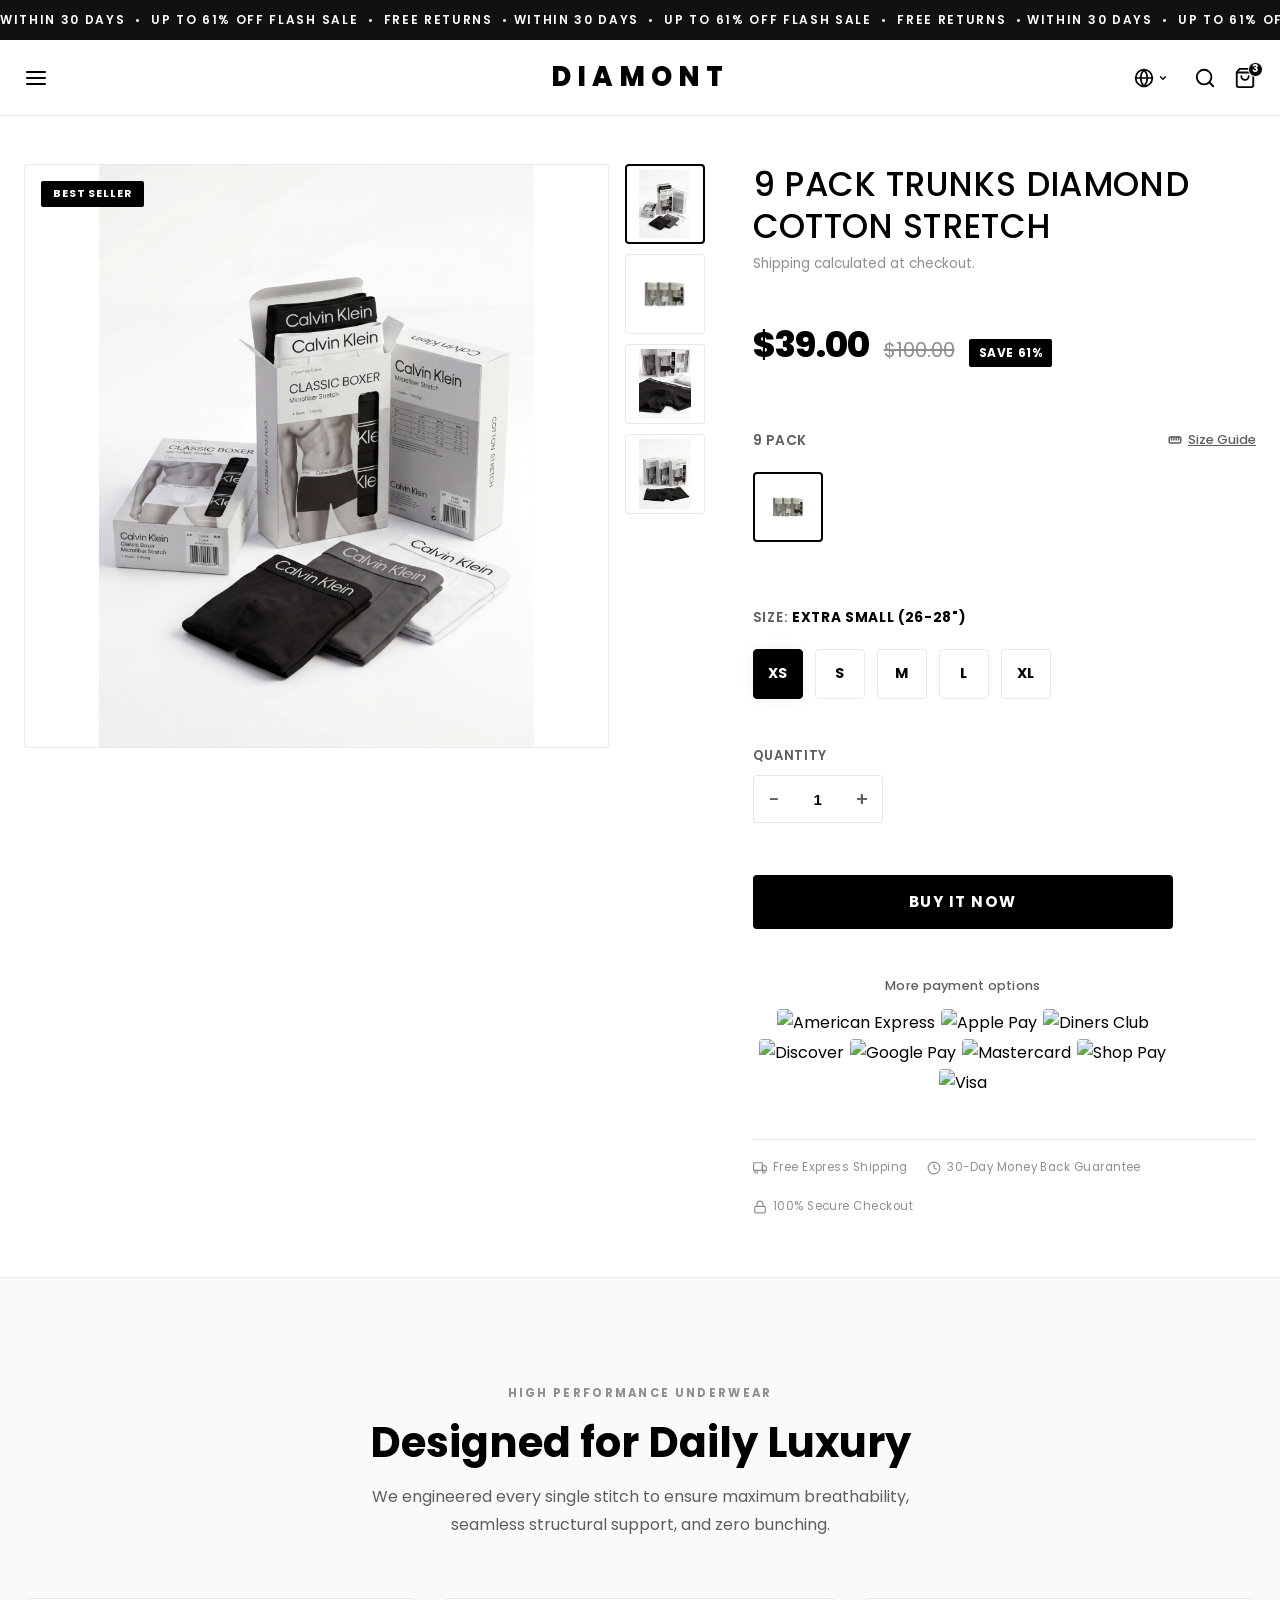
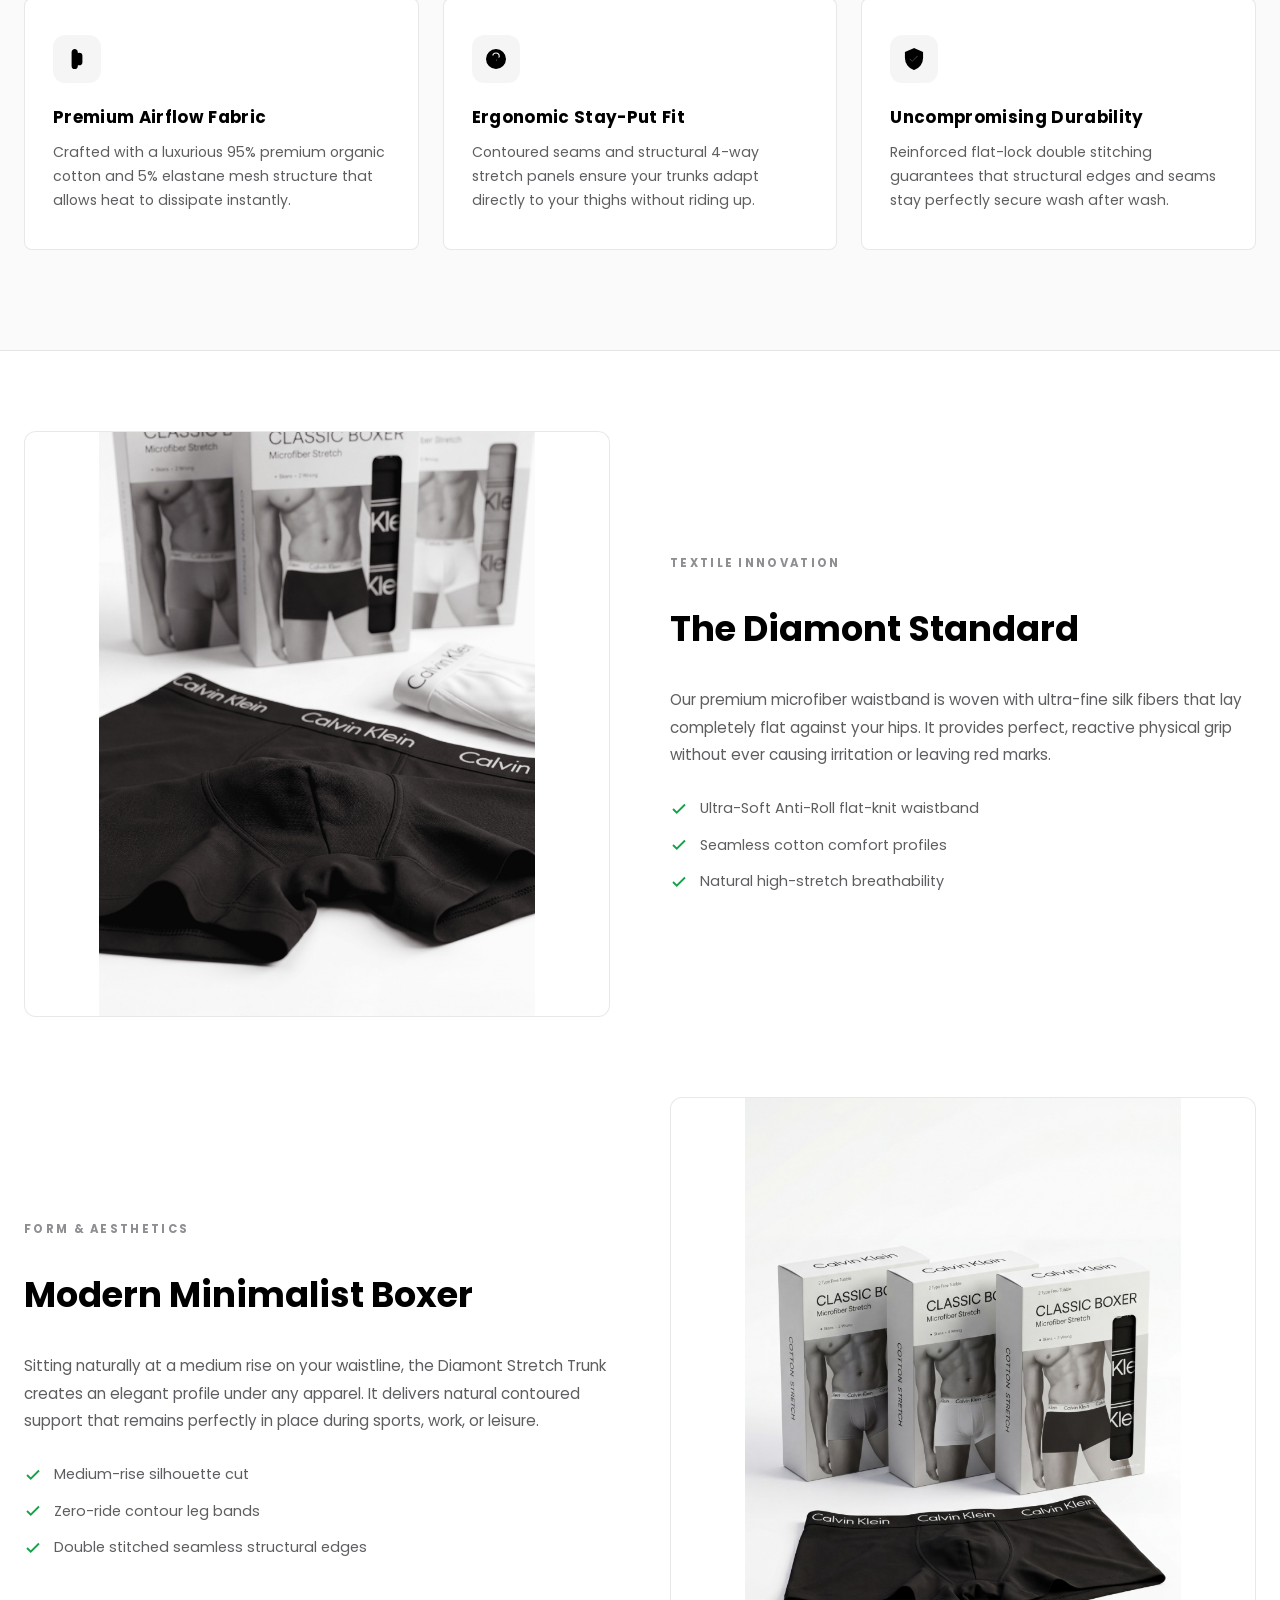
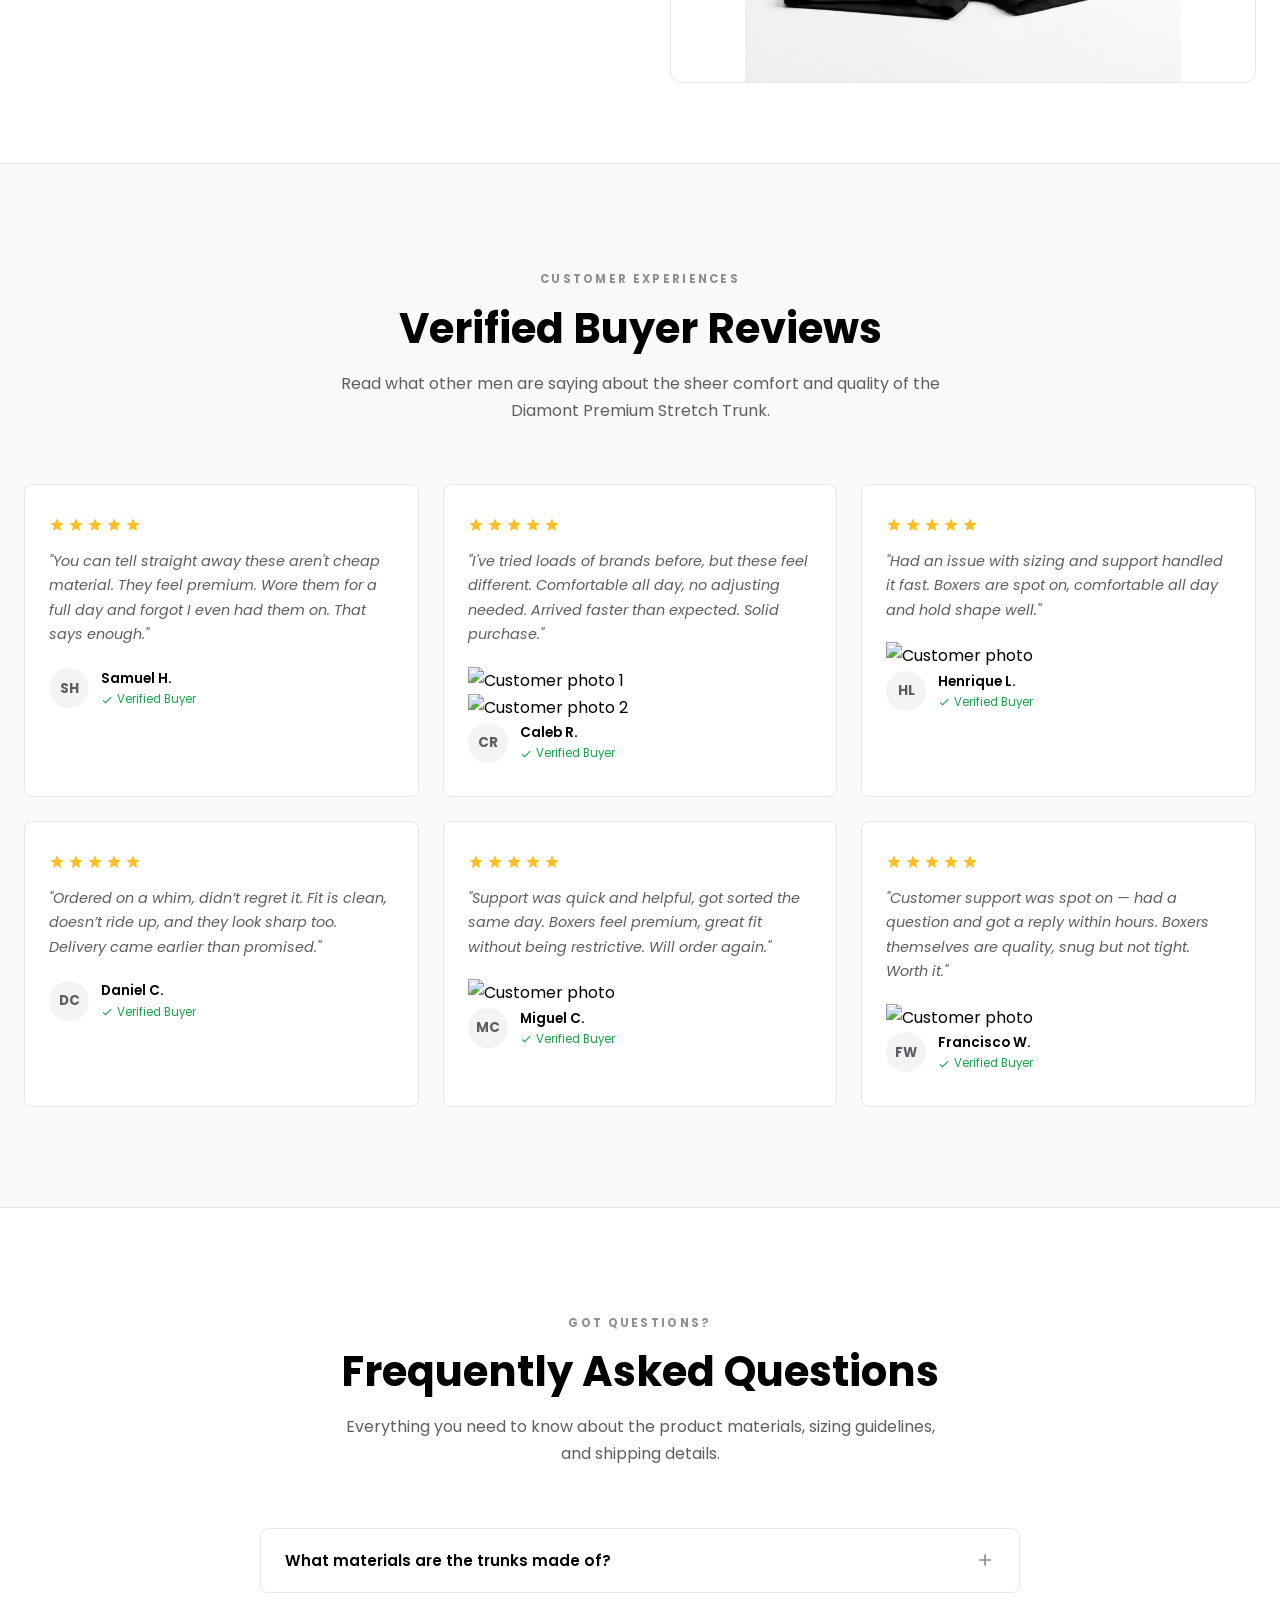
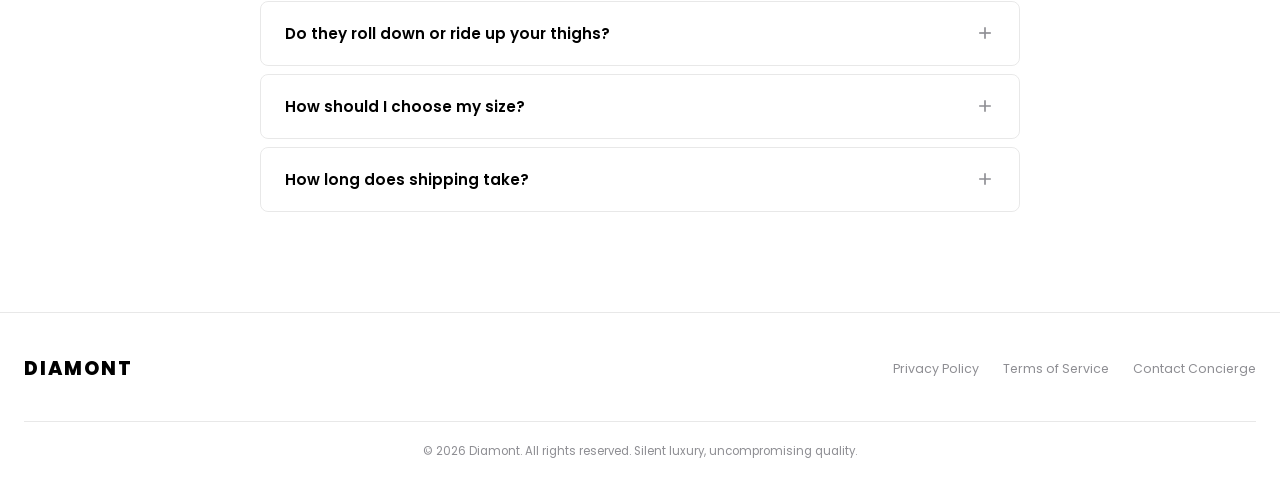
==== index.html @ 53eaa82f "Add files via upload" ====
<!DOCTYPE html>
<html lang="en">
<head>
    <meta charset="UTF-8">
    <meta name="viewport" content="width=device-width, initial-scale=1.0">
    <title>9 PACK STRETCH TRUNKS | DIAMONT</title>
    <meta name="description" content="Stretchy, breathable, and built to move with you. Discover our 9 Pack Premium Stretch Trunks: high-contrast cotton elastane boxers designed for natural support.">
    
    <!-- Open Graph / SEO -->
    <meta property="og:title" content="9 PACK STRETCH TRUNKS | DIAMONT">
    <meta property="og:description" content="Stretchy, breathable, and built to move with you. Experience premium cotton elastane trunks today.">
    <meta property="og:type" content="product">
    <meta property="og:image" content="assets/product-real-3.jpg">
    
    <!-- CSS Stylesheet -->
    <link rel="stylesheet" href="landing.css">

    <!-- Meta Pixel Code -->
    <script>
    !function(f,b,e,v,n,t,s)
    {if(f.fbq)return;n=f.fbq=function(){n.callMethod?
    n.callMethod.apply(n,arguments):n.queue.push(arguments)};
    if(!f._fbq)f._fbq=n;n.push=n;n.loaded=!0;n.version='2.0';
    n.queue=[];t=b.createElement(e);t.async=!0;
    t.src=v;s=b.getElementsByTagName(e)[0];
    s.parentNode.insertBefore(t,s)}(window, document,'script',
    'https://connect.facebook.net/en_US/fbevents.js');
    fbq('init', '1014024587850948');
    fbq('track', 'PageView');
    </script>
    <noscript><img height="1" width="1" style="display:none"
    src="https://www.facebook.com/tr?id=1014024587850948&ev=PageView&noscript=1"
    /></noscript>
    <!-- End Meta Pixel Code -->

    <!-- Utmify Pixel Integration -->
    <script>
      window.pixelId = "6a1e39c0710d91ec4444583a";
      var a = document.createElement("script");
      a.setAttribute("async", "");
      a.setAttribute("defer", "");
      a.setAttribute("src", "https://cdn.utmify.com.br/scripts/pixel/pixel.js");
      document.head.appendChild(a);
    </script>

    <!-- Utmify UTMs Capture Script -->
    <script
      src="https://cdn.utmify.com.br/scripts/utms/latest.js"
      data-utmify-prevent-xcod-sck
      data-utmify-prevent-subids
      async
      defer
    ></script>
</head>
<body>

    <!-- Announcement Bar (Infinite Ticker) -->
    <div class="announcement-bar">
        <div class="ticker-track">
            <span class="ticker-item">WITHIN 30 DAYS &nbsp;&bull;&nbsp; UP TO 61% OFF FLASH SALE &nbsp;&bull;&nbsp; FREE RETURNS &nbsp;&bull;&nbsp;</span>
            <span class="ticker-item">WITHIN 30 DAYS &nbsp;&bull;&nbsp; UP TO 61% OFF FLASH SALE &nbsp;&bull;&nbsp; FREE RETURNS &nbsp;&bull;&nbsp;</span>
            <span class="ticker-item">WITHIN 30 DAYS &nbsp;&bull;&nbsp; UP TO 61% OFF FLASH SALE &nbsp;&bull;&nbsp; FREE RETURNS &nbsp;&bull;&nbsp;</span>
            <span class="ticker-item">WITHIN 30 DAYS &nbsp;&bull;&nbsp; UP TO 61% OFF FLASH SALE &nbsp;&bull;&nbsp; FREE RETURNS &nbsp;&bull;&nbsp;</span>
        </div>
    </div>

    <!-- Navigation Header (Centered Brand Logo) -->
    <nav class="nav">
        <div class="container nav-inner">
            <!-- Left: Hamburger Menu (decorative) -->
            <div class="nav-left">
                <span class="nav-icon" aria-hidden="true">
                    <svg xmlns="http://www.w3.org/2000/svg" width="24" height="24" viewBox="0 0 24 24" fill="none" stroke="currentColor" stroke-width="2" stroke-linecap="round" stroke-linejoin="round">
                        <line x1="3" y1="6" x2="21" y2="6"></line>
                        <line x1="3" y1="12" x2="21" y2="12"></line>
                        <line x1="3" y1="18" x2="21" y2="18"></line>
                    </svg>
                </span>
            </div>

            <!-- Center: Brand Name -->
            <div class="nav-center">
                <span class="nav-brand-text">DIAMONT</span>
            </div>

            <!-- Right: Search + Cart Icons (decorative) -->
            <div class="nav-right">
                <!-- Globe Language Selector -->
                <span class="nav-icon globe-icon" aria-hidden="true" style="display: inline-flex; align-items: center; gap: 4px; margin-right: 8px;">
                    <svg xmlns="http://www.w3.org/2000/svg" width="20" height="20" viewBox="0 0 24 24" fill="none" stroke="currentColor" stroke-width="2" stroke-linecap="round" stroke-linejoin="round">
                        <circle cx="12" cy="12" r="10"></circle>
                        <line x1="2" y1="12" x2="22" y2="12"></line>
                        <path d="M12 2a15.3 15.3 0 0 1 4 10 15.3 15.3 0 0 1-4 10 15.3 15.3 0 0 1-4-10 15.3 15.3 0 0 1 4-10z"></path>
                    </svg>
                    <svg xmlns="http://www.w3.org/2000/svg" width="10" height="10" viewBox="0 0 24 24" fill="none" stroke="currentColor" stroke-width="3" stroke-linecap="round" stroke-linejoin="round">
                        <polyline points="6 9 12 15 18 9"></polyline>
                    </svg>
                </span>
                <span class="nav-icon" aria-hidden="true">
                    <svg xmlns="http://www.w3.org/2000/svg" width="22" height="22" viewBox="0 0 24 24" fill="none" stroke="currentColor" stroke-width="2" stroke-linecap="round" stroke-linejoin="round">
                        <circle cx="11" cy="11" r="8"></circle>
                        <line x1="21" y1="21" x2="16.65" y2="16.65"></line>
                    </svg>
                </span>
                <span class="nav-icon cart-icon-container" aria-hidden="true" style="position: relative;">
                    <svg xmlns="http://www.w3.org/2000/svg" width="22" height="22" viewBox="0 0 24 24" fill="none" stroke="currentColor" stroke-width="2" stroke-linecap="round" stroke-linejoin="round">
                        <path d="M6 2L3 6v14a2 2 0 0 0 2 2h14a2 2 0 0 0 2-2V6l-3-4z"></path>
                        <line x1="3" y1="6" x2="21" y2="6"></line>
                        <path d="M16 10a4 4 0 0 1-8 0"></path>
                    </svg>
                    <span class="cart-badge" style="position: absolute; top: -5px; right: -7px; background: #000000; color: #ffffff; font-size: 0.65rem; font-weight: 700; width: 15px; height: 15px; border-radius: 50%; display: flex; align-items: center; justify-content: center; border: 1.5px solid #ffffff;">3</span>
                </span>
            </div>
        </div>
    </nav>


    <!-- Hero / Purchase Area Grid -->
    <main class="hero container">
        
        <!-- Left Column: Interactive Product Image Gallery with 4 Real Images -->
        <div class="product-gallery">
            <div class="main-image-container">
                <span class="hero-badge">BEST SELLER</span>
                <img id="main-product-image" src="assets/product-real-3.jpg" alt="DIAMONT 9 Pack Stretch Trunks real product image">
            </div>
            
            <div class="thumbnails-container">
                <div class="thumbnail-item active">
                    <img src="assets/product-real-3.jpg" alt="Real CK trunks packaging open">
                </div>
                <div class="thumbnail-item">
                    <img src="assets/product-real-1.png" alt="Three CK boxer boxes stood side-by-side">
                </div>
                <div class="thumbnail-item">
                    <img src="assets/product-real-2.jpg" alt="CK trunks texture close-up profile">
                </div>
                <div class="thumbnail-item">
                    <img src="assets/product-real-4.jpg" alt="Flat laid black CK trunk with boxes">
                </div>
            </div>
        </div>

        <!-- Right Column: Product Title, Pricing, Installments, Size Selectors & CTA -->
        <div class="hero-content">
            
            <div class="product-info-header">
                <h1 class="hero-title" style="margin-bottom: 4px;">
                    9 PACK TRUNKS DIAMOND COTTON STRETCH
                </h1>
                <p style="font-size: 0.85rem; color: var(--color-text-muted); margin-bottom: 12px;">
                    Shipping calculated at checkout.
                </p>
            </div>
            
            <div class="pricing-block" style="margin-bottom: 8px;">
                <span class="price-current" style="font-size: 2.2rem;">$39.00</span>
                <span class="price-original" style="font-size: 1.25rem;">$100.00</span>
                <span class="price-save" style="background: #000000; color: #ffffff; border-radius: 2px; padding: 4px 10px; font-weight: 700;">
                    SAVE 61%
                </span>
            </div>


            <!-- Pack Selector -->
            <div class="pack-selector-container">
                <div class="pack-header" style="display: flex; justify-content: space-between; align-items: center; margin-bottom: 8px;">
                    <span class="pack-selector-title" style="margin-bottom: 0;">9 PACK</span>
                    <a href="#size-guide-modal" class="size-guide-link" id="open-size-guide" style="font-size: 0.8rem; font-weight: 500; display: inline-flex; align-items: center; gap: 4px; color: var(--color-text-secondary); text-decoration: underline;">
                        <svg viewBox="0 0 24 24" width="14" height="14" stroke="currentColor" stroke-width="2.5" fill="none" stroke-linecap="round" stroke-linejoin="round" style="margin-right: 2px;">
                            <rect x="2" y="7" width="20" height="10" rx="2" ry="2"></rect>
                            <line x1="6" y1="7" x2="6" y2="12"></line>
                            <line x1="10" y1="7" x2="10" y2="12"></line>
                            <line x1="14" y1="7" x2="14" y2="12"></line>
                            <line x1="18" y1="7" x2="18" y2="12"></line>
                        </svg>
                        Size Guide
                    </a>
                </div>
                <div class="pack-selector-grid">
                    <button type="button" class="pack-btn active" data-pack-name="9 Pack">
                        <img src="assets/product-real-1.png" alt="9 Pack">
                    </button>
                </div>
            </div>

            <!-- Sizing Selector -->
            <div class="size-selector-container">
                <div class="size-header" style="margin-bottom: 8px;">
                    <span class="size-selector-title">SIZE: <strong id="selected-size">Extra Small (26-28")</strong></span>
                </div>
                <div class="size-selector-grid">
                    <button type="button" class="size-btn active" data-size-name="Extra Small (26-28&quot;)">XS</button>
                    <button type="button" class="size-btn" data-size-name="Small (28-30&quot;)">S</button>
                    <button type="button" class="size-btn" data-size-name="Medium (32-34&quot;)">M</button>
                    <button type="button" class="size-btn" data-size-name="Large (36-38&quot;)">L</button>
                    <button type="button" class="size-btn" data-size-name="X-Large (40-42&quot;)">XL</button>
                </div>
            </div>

            <!-- Quantity Selector Box -->
            <div class="quantity-container">
                <span class="quantity-label">Quantity</span>
                <div class="quantity-selector">
                    <button type="button" class="qty-btn" id="qty-minus">&minus;</button>
                    <input type="text" class="qty-input" id="qty-val" value="1" readonly>
                    <button type="button" class="qty-btn" id="qty-plus">&plus;</button>
                </div>
            </div>

            <!-- Purchase CTAs -->
            <div class="cta-group" style="gap: 16px;">
                <a href="https://whop.com/easy-food-revenues/9-pack-stretch/" class="btn-primary" target="_blank" rel="noopener noreferrer" style="height: 54px; font-size: 0.95rem;">
                    BUY IT NOW
                </a>
            </div>

            <!-- More Payment Options -->
            <div class="payment-options-container">
                <span class="payment-options-title">More payment options</span>
                <div class="payment-options-row">
                    <img src="https://raw.githubusercontent.com/activemerchant/payment_icons/master/app/assets/images/payment_icons/american_express.svg" alt="American Express" class="payment-icon">
                    <img src="https://raw.githubusercontent.com/activemerchant/payment_icons/master/app/assets/images/payment_icons/apple_pay.svg" alt="Apple Pay" class="payment-icon">
                    <img src="https://raw.githubusercontent.com/activemerchant/payment_icons/master/app/assets/images/payment_icons/diners_club.svg" alt="Diners Club" class="payment-icon">
                    <img src="https://raw.githubusercontent.com/activemerchant/payment_icons/master/app/assets/images/payment_icons/discover.svg" alt="Discover" class="payment-icon">
                    <img src="https://raw.githubusercontent.com/activemerchant/payment_icons/master/app/assets/images/payment_icons/google_pay.svg" alt="Google Pay" class="payment-icon">
                    <img src="https://raw.githubusercontent.com/activemerchant/payment_icons/master/app/assets/images/payment_icons/master.svg" alt="Mastercard" class="payment-icon">
                    <img src="https://raw.githubusercontent.com/activemerchant/payment_icons/master/app/assets/images/payment_icons/shopify_pay.svg" alt="Shop Pay" class="payment-icon">
                    <img src="https://raw.githubusercontent.com/activemerchant/payment_icons/master/app/assets/images/payment_icons/visa.svg" alt="Visa" class="payment-icon">
                </div>
            </div>

            <!-- Trust Badges Strip -->
            <div class="trust-badges" style="margin-top: 12px; border-top: 1px solid var(--color-border); padding-top: 18px;">
                <div class="trust-badge">
                    <svg viewBox="0 0 24 24" width="14" height="14" stroke="currentColor" stroke-width="2.5" fill="none" stroke-linecap="round" stroke-linejoin="round">
                        <rect x="1" y="3" width="15" height="13"></rect>
                        <polygon points="16 8 20 8 23 11 23 16 16 16 16 8"></polygon>
                        <circle cx="5.5" cy="18.5" r="2.5"></circle>
                        <circle cx="18.5" cy="18.5" r="2.5"></circle>
                    </svg>
                    Free Express Shipping
                </div>
                <div class="trust-badge">
                    <svg viewBox="0 0 24 24" width="14" height="14" stroke="currentColor" stroke-width="2.5" fill="none" stroke-linecap="round" stroke-linejoin="round">
                        <circle cx="12" cy="12" r="10"></circle>
                        <polyline points="12 6 12 12 16 14"></polyline>
                    </svg>
                    30-Day Money Back Guarantee
                </div>
                <div class="trust-badge">
                    <svg viewBox="0 0 24 24" width="14" height="14" stroke="currentColor" stroke-width="2.5" fill="none" stroke-linecap="round" stroke-linejoin="round">
                        <rect x="3" y="11" width="18" height="11" rx="2" ry="2"></rect>
                        <path d="M7 11V7a5 5 0 0 1 10 0v4"></path>
                    </svg>
                    100% Secure Checkout
                </div>
            </div>
        </div>
    </main>

    <!-- Features Section -->
    <section class="features-section reveal" id="features" style="background: #fafafa; border-top: 1px solid var(--color-border); border-bottom: 1px solid var(--color-border);">
        <div class="container">
            <div class="section-header">
                <span class="section-tag">High Performance Underwear</span>
                <h2 class="section-title">Designed for Daily Luxury</h2>
                <p class="section-subtitle">We engineered every single stitch to ensure maximum breathability, seamless structural support, and zero bunching.</p>
            </div>

            <div class="features-grid">
                
                <!-- Feature 1 -->
                <div class="feature-card">
                    <div class="feature-icon">
                        <svg viewBox="0 0 24 24" xmlns="http://www.w3.org/2000/svg">
                            <path d="M9.5 2A2.5 2.5 0 0 1 12 4.5v15a2.5 2.5 0 0 1-5 0v-15A2.5 2.5 0 0 1 9.5 2zm5 4a2.5 2.5 0 0 1 2.5 2.5v7a2.5 2.5 0 0 1-5 0v-7A2.5 2.5 0 0 1 14.5 6z" fill="currentColor"/>
                        </svg>
                    </div>
                    <h3 class="feature-title">Premium Airflow Fabric</h3>
                    <p class="feature-text">Crafted with a luxurious 95% premium organic cotton and 5% elastane mesh structure that allows heat to dissipate instantly.</p>
                </div>

                <!-- Feature 2 -->
                <div class="feature-card">
                    <div class="feature-icon">
                        <svg viewBox="0 0 24 24" xmlns="http://www.w3.org/2000/svg">
                            <path d="M12 2C6.48 2 2 6.48 2 12s4.48 10 10 10 10-4.48 10-10S17.52 2 12 2zm1 17h-2v-2h2v2zm2.07-7.75l-.9.92C13.45 12.9 13 13.5 13 15h-2v-.5c0-1.1.45-2.1 1.17-2.83l1.24-1.26c.37-.36.59-.86.59-1.41 0-1.1-.9-2-2-2s-2 .9-2 2H7c0-2.76 2.24-5 5-5s5 2.24 5 5c0 1.04-.42 1.99-1.07 2.25z" fill="currentColor"/>
                        </svg>
                    </div>
                    <h3 class="feature-title">Ergonomic Stay-Put Fit</h3>
                    <p class="feature-text">Contoured seams and structural 4-way stretch panels ensure your trunks adapt directly to your thighs without riding up.</p>
                </div>

                <!-- Feature 3 -->
                <div class="feature-card">
                    <div class="feature-icon">
                        <svg viewBox="0 0 24 24" xmlns="http://www.w3.org/2000/svg">
                            <path d="M12 1L3 5v6c0 5.55 3.84 10.74 9 12 5.16-1.26 9-6.45 9-12V5l-9-4zm-2 15l-4-4 1.41-1.41L10 13.17l5.59-5.59L17 9l-7 7z" fill="currentColor"/>
                        </svg>
                    </div>
                    <h3 class="feature-title">Uncompromising Durability</h3>
                    <p class="feature-text">Reinforced flat-lock double stitching guarantees that structural edges and seams stay perfectly secure wash after wash.</p>
                </div>

            </div>
        </div>
    </section>

    <!-- Editorial Showcase Grid (Featuring Real Calvin Klein product photos) -->
    <section class="showcase-section reveal">
        <div class="container">
            
            <!-- Row 1: Textile Detail -->
            <div class="showcase-split" style="margin-bottom: 80px;">
                <div class="showcase-image" style="background: #ffffff; border: 1px solid var(--color-border); display: flex; align-items: center; justify-content: center;">
                    <img src="assets/product-real-2.jpg" alt="DIAMONT premium cotton waistband and stitching detail close-up" style="width: 100%; height: 100%; object-fit: contain;">
                </div>
                <div class="showcase-text">
                    <span class="section-tag">Textile Innovation</span>
                    <h2 class="section-title">The Diamont Standard</h2>
                    <p class="showcase-desc">
                        Our premium microfiber waistband is woven with ultra-fine silk fibers that lay completely flat against your hips. It provides perfect, reactive physical grip without ever causing irritation or leaving red marks.
                    </p>
                    <ul class="spec-list">
                        <li>
                            <svg viewBox="0 0 24 24" fill="none" stroke="currentColor" stroke-width="3">
                                <polyline points="20 6 9 17 4 12"></polyline>
                            </svg>
                            Ultra-Soft Anti-Roll flat-knit waistband
                        </li>
                        <li>
                            <svg viewBox="0 0 24 24" fill="none" stroke="currentColor" stroke-width="3">
                                <polyline points="20 6 9 17 4 12"></polyline>
                            </svg>
                            Seamless cotton comfort profiles
                        </li>
                        <li>
                            <svg viewBox="0 0 24 24" fill="none" stroke="currentColor" stroke-width="3">
                                <polyline points="20 6 9 17 4 12"></polyline>
                            </svg>
                            Natural high-stretch breathability
                        </li>
                    </ul>
                </div>
            </div>

            <!-- Row 2: Flat Lay Showcase -->
            <div class="showcase-split reverse">
                <div class="showcase-image" style="background: #ffffff; border: 1px solid var(--color-border); display: flex; align-items: center; justify-content: center;">
                    <img src="assets/product-real-4.jpg" alt="DIAMONT classic boxer trunk flat lay real photo" style="width: 100%; height: 100%; object-fit: contain;">
                </div>
                <div class="showcase-text">
                    <span class="section-tag">Form &amp; Aesthetics</span>
                    <h2 class="section-title">Modern Minimalist Boxer</h2>
                    <p class="showcase-desc">
                        Sitting naturally at a medium rise on your waistline, the Diamont Stretch Trunk creates an elegant profile under any apparel. It delivers natural contoured support that remains perfectly in place during sports, work, or leisure.
                    </p>
                    <ul class="spec-list">
                        <li>
                            <svg viewBox="0 0 24 24" fill="none" stroke="currentColor" stroke-width="3">
                                <polyline points="20 6 9 17 4 12"></polyline>
                            </svg>
                            Medium-rise silhouette cut
                        </li>
                        <li>
                            <svg viewBox="0 0 24 24" fill="none" stroke="currentColor" stroke-width="3">
                                <polyline points="20 6 9 17 4 12"></polyline>
                            </svg>
                            Zero-ride contour leg bands
                        </li>
                        <li>
                            <svg viewBox="0 0 24 24" fill="none" stroke="currentColor" stroke-width="3">
                                <polyline points="20 6 9 17 4 12"></polyline>
                            </svg>
                            Double stitched seamless structural edges
                        </li>
                    </ul>
                </div>
            </div>

        </div>
    </section>

    <!-- Social Proof / Customer Reviews -->
    <section class="reviews-section reveal" style="background: #fafafa; border-top: 1px solid var(--color-border); border-bottom: 1px solid var(--color-border);">
        <div class="container">
            <div class="section-header">
                <span class="section-tag">Customer Experiences</span>
                <h2 class="section-title">Verified Buyer Reviews</h2>
                <p class="section-subtitle">Read what other men are saying about the sheer comfort and quality of the Diamont Premium Stretch Trunk.</p>
            </div>

            <div class="reviews-grid">
                
                <!-- Review 1 -->
                <div class="review-card">
                    <div class="review-stars">
                        <svg viewBox="0 0 24 24"><path d="M12 17.27L18.18 21l-1.64-7.03L22 9.24l-7.19-.61L12 2 9.19 8.63 2 9.24l5.46 4.73L5.82 21z"/></svg>
                        <svg viewBox="0 0 24 24"><path d="M12 17.27L18.18 21l-1.64-7.03L22 9.24l-7.19-.61L12 2 9.19 8.63 2 9.24l5.46 4.73L5.82 21z"/></svg>
                        <svg viewBox="0 0 24 24"><path d="M12 17.27L18.18 21l-1.64-7.03L22 9.24l-7.19-.61L12 2 9.19 8.63 2 9.24l5.46 4.73L5.82 21z"/></svg>
                        <svg viewBox="0 0 24 24"><path d="M12 17.27L18.18 21l-1.64-7.03L22 9.24l-7.19-.61L12 2 9.19 8.63 2 9.24l5.46 4.73L5.82 21z"/></svg>
                        <svg viewBox="0 0 24 24"><path d="M12 17.27L18.18 21l-1.64-7.03L22 9.24l-7.19-.61L12 2 9.19 8.63 2 9.24l5.46 4.73L5.82 21z"/></svg>
                    </div>
                    <p class="review-text">
                        "You can tell straight away these aren't cheap material. They feel premium. Wore them for a full day and forgot I even had them on. That says enough."
                    </p>
                    <div class="review-author">
                        <div class="review-avatar">SH</div>
                        <div class="review-meta">
                            <span class="review-name">Samuel H.</span>
                            <span class="review-verified">
                                <svg viewBox="0 0 24 24"><path d="M9 16.17L4.83 12l-1.42 1.41L9 19 21 7l-1.41-1.41z"/></svg>
                                Verified Buyer
                            </span>
                        </div>
                    </div>
                </div>

                <!-- Review 2 -->
                <div class="review-card">
                    <div class="review-stars">
                        <svg viewBox="0 0 24 24"><path d="M12 17.27L18.18 21l-1.64-7.03L22 9.24l-7.19-.61L12 2 9.19 8.63 2 9.24l5.46 4.73L5.82 21z"/></svg>
                        <svg viewBox="0 0 24 24"><path d="M12 17.27L18.18 21l-1.64-7.03L22 9.24l-7.19-.61L12 2 9.19 8.63 2 9.24l5.46 4.73L5.82 21z"/></svg>
                        <svg viewBox="0 0 24 24"><path d="M12 17.27L18.18 21l-1.64-7.03L22 9.24l-7.19-.61L12 2 9.19 8.63 2 9.24l5.46 4.73L5.82 21z"/></svg>
                        <svg viewBox="0 0 24 24"><path d="M12 17.27L18.18 21l-1.64-7.03L22 9.24l-7.19-.61L12 2 9.19 8.63 2 9.24l5.46 4.73L5.82 21z"/></svg>
                        <svg viewBox="0 0 24 24"><path d="M12 17.27L18.18 21l-1.64-7.03L22 9.24l-7.19-.61L12 2 9.19 8.63 2 9.24l5.46 4.73L5.82 21z"/></svg>
                    </div>
                    <p class="review-text">
                        "I've tried loads of brands before, but these feel different. Comfortable all day, no adjusting needed. Arrived faster than expected. Solid purchase."
                    </p>
                    <div class="review-photos">
                        <img src="https://judgeme.imgix.net/diamont-clothing/1778255171__8c54f106-a934-4345-ab68-db9fac416706__original.jpeg?auto=format&w=300" alt="Customer photo 1" loading="lazy">
                        <img src="https://judgeme.imgix.net/diamont-clothing/1778255173__8b36ab3f-3183-43e5-87a1-54bbfc90ea5a__original.jpeg?auto=format&w=300" alt="Customer photo 2" loading="lazy">
                    </div>
                    <div class="review-author">
                        <div class="review-avatar">CR</div>
                        <div class="review-meta">
                            <span class="review-name">Caleb R.</span>
                            <span class="review-verified">
                                <svg viewBox="0 0 24 24"><path d="M9 16.17L4.83 12l-1.42 1.41L9 19 21 7l-1.41-1.41z"/></svg>
                                Verified Buyer
                            </span>
                        </div>
                    </div>
                </div>

                <!-- Review 3 -->
                <div class="review-card">
                    <div class="review-stars">
                        <svg viewBox="0 0 24 24"><path d="M12 17.27L18.18 21l-1.64-7.03L22 9.24l-7.19-.61L12 2 9.19 8.63 2 9.24l5.46 4.73L5.82 21z"/></svg>
                        <svg viewBox="0 0 24 24"><path d="M12 17.27L18.18 21l-1.64-7.03L22 9.24l-7.19-.61L12 2 9.19 8.63 2 9.24l5.46 4.73L5.82 21z"/></svg>
                        <svg viewBox="0 0 24 24"><path d="M12 17.27L18.18 21l-1.64-7.03L22 9.24l-7.19-.61L12 2 9.19 8.63 2 9.24l5.46 4.73L5.82 21z"/></svg>
                        <svg viewBox="0 0 24 24"><path d="M12 17.27L18.18 21l-1.64-7.03L22 9.24l-7.19-.61L12 2 9.19 8.63 2 9.24l5.46 4.73L5.82 21z"/></svg>
                        <svg viewBox="0 0 24 24"><path d="M12 17.27L18.18 21l-1.64-7.03L22 9.24l-7.19-.61L12 2 9.19 8.63 2 9.24l5.46 4.73L5.82 21z"/></svg>
                    </div>
                    <p class="review-text">
                        "Had an issue with sizing and support handled it fast. Boxers are spot on, comfortable all day and hold shape well."
                    </p>
                    <div class="review-photos">
                        <img src="https://judgeme.imgix.net/diamont-clothing/1778255166__d9b39bf6-24b5-4ca4-8980-737e8218d0bf__original.jpeg?auto=format&w=300" alt="Customer photo" loading="lazy">
                    </div>
                    <div class="review-author">
                        <div class="review-avatar">HL</div>
                        <div class="review-meta">
                            <span class="review-name">Henrique L.</span>
                            <span class="review-verified">
                                <svg viewBox="0 0 24 24"><path d="M9 16.17L4.83 12l-1.42 1.41L9 19 21 7l-1.41-1.41z"/></svg>
                                Verified Buyer
                            </span>
                        </div>
                    </div>
                </div>

                <!-- Review 4 -->
                <div class="review-card">
                    <div class="review-stars">
                        <svg viewBox="0 0 24 24"><path d="M12 17.27L18.18 21l-1.64-7.03L22 9.24l-7.19-.61L12 2 9.19 8.63 2 9.24l5.46 4.73L5.82 21z"/></svg>
                        <svg viewBox="0 0 24 24"><path d="M12 17.27L18.18 21l-1.64-7.03L22 9.24l-7.19-.61L12 2 9.19 8.63 2 9.24l5.46 4.73L5.82 21z"/></svg>
                        <svg viewBox="0 0 24 24"><path d="M12 17.27L18.18 21l-1.64-7.03L22 9.24l-7.19-.61L12 2 9.19 8.63 2 9.24l5.46 4.73L5.82 21z"/></svg>
                        <svg viewBox="0 0 24 24"><path d="M12 17.27L18.18 21l-1.64-7.03L22 9.24l-7.19-.61L12 2 9.19 8.63 2 9.24l5.46 4.73L5.82 21z"/></svg>
                        <svg viewBox="0 0 24 24"><path d="M12 17.27L18.18 21l-1.64-7.03L22 9.24l-7.19-.61L12 2 9.19 8.63 2 9.24l5.46 4.73L5.82 21z"/></svg>
                    </div>
                    <p class="review-text">
                        "Ordered on a whim, didn’t regret it. Fit is clean, doesn’t ride up, and they look sharp too. Delivery came earlier than promised."
                    </p>
                    <div class="review-author">
                        <div class="review-avatar">DC</div>
                        <div class="review-meta">
                            <span class="review-name">Daniel C.</span>
                            <span class="review-verified">
                                <svg viewBox="0 0 24 24"><path d="M9 16.17L4.83 12l-1.42 1.41L9 19 21 7l-1.41-1.41z"/></svg>
                                Verified Buyer
                            </span>
                        </div>
                    </div>
                </div>

                <!-- Review 5 -->
                <div class="review-card">
                    <div class="review-stars">
                        <svg viewBox="0 0 24 24"><path d="M12 17.27L18.18 21l-1.64-7.03L22 9.24l-7.19-.61L12 2 9.19 8.63 2 9.24l5.46 4.73L5.82 21z"/></svg>
                        <svg viewBox="0 0 24 24"><path d="M12 17.27L18.18 21l-1.64-7.03L22 9.24l-7.19-.61L12 2 9.19 8.63 2 9.24l5.46 4.73L5.82 21z"/></svg>
                        <svg viewBox="0 0 24 24"><path d="M12 17.27L18.18 21l-1.64-7.03L22 9.24l-7.19-.61L12 2 9.19 8.63 2 9.24l5.46 4.73L5.82 21z"/></svg>
                        <svg viewBox="0 0 24 24"><path d="M12 17.27L18.18 21l-1.64-7.03L22 9.24l-7.19-.61L12 2 9.19 8.63 2 9.24l5.46 4.73L5.82 21z"/></svg>
                        <svg viewBox="0 0 24 24"><path d="M12 17.27L18.18 21l-1.64-7.03L22 9.24l-7.19-.61L12 2 9.19 8.63 2 9.24l5.46 4.73L5.82 21z"/></svg>
                    </div>
                    <p class="review-text">
                        "Support was quick and helpful, got sorted the same day. Boxers feel premium, great fit without being restrictive. Will order again."
                    </p>
                    <div class="review-photos">
                        <img src="https://judgeme.imgix.net/diamont-clothing/1778255163__d84f7592-0a68-4c0a-938a-e3937f262e53__original.jpeg?auto=format&w=300" alt="Customer photo" loading="lazy">
                    </div>
                    <div class="review-author">
                        <div class="review-avatar">MC</div>
                        <div class="review-meta">
                            <span class="review-name">Miguel C.</span>
                            <span class="review-verified">
                                <svg viewBox="0 0 24 24"><path d="M9 16.17L4.83 12l-1.42 1.41L9 19 21 7l-1.41-1.41z"/></svg>
                                Verified Buyer
                            </span>
                        </div>
                    </div>
                </div>

                <!-- Review 6 -->
                <div class="review-card">
                    <div class="review-stars">
                        <svg viewBox="0 0 24 24"><path d="M12 17.27L18.18 21l-1.64-7.03L22 9.24l-7.19-.61L12 2 9.19 8.63 2 9.24l5.46 4.73L5.82 21z"/></svg>
                        <svg viewBox="0 0 24 24"><path d="M12 17.27L18.18 21l-1.64-7.03L22 9.24l-7.19-.61L12 2 9.19 8.63 2 9.24l5.46 4.73L5.82 21z"/></svg>
                        <svg viewBox="0 0 24 24"><path d="M12 17.27L18.18 21l-1.64-7.03L22 9.24l-7.19-.61L12 2 9.19 8.63 2 9.24l5.46 4.73L5.82 21z"/></svg>
                        <svg viewBox="0 0 24 24"><path d="M12 17.27L18.18 21l-1.64-7.03L22 9.24l-7.19-.61L12 2 9.19 8.63 2 9.24l5.46 4.73L5.82 21z"/></svg>
                        <svg viewBox="0 0 24 24"><path d="M12 17.27L18.18 21l-1.64-7.03L22 9.24l-7.19-.61L12 2 9.19 8.63 2 9.24l5.46 4.73L5.82 21z"/></svg>
                    </div>
                    <p class="review-text">
                        "Customer support was spot on — had a question and got a reply within hours. Boxers themselves are quality, snug but not tight. Worth it."
                    </p>
                    <div class="review-photos">
                        <img src="https://judgeme.imgix.net/diamont-clothing/1778255163__c58b567b-adc9-486a-8211-dfdc21ea023b__original.jpeg?auto=format&w=300" alt="Customer photo" loading="lazy">
                    </div>
                    <div class="review-author">
                        <div class="review-avatar">FW</div>
                        <div class="review-meta">
                            <span class="review-name">Francisco W.</span>
                            <span class="review-verified">
                                <svg viewBox="0 0 24 24"><path d="M9 16.17L4.83 12l-1.42 1.41L9 19 21 7l-1.41-1.41z"/></svg>
                                Verified Buyer
                            </span>
                        </div>
                    </div>
                </div>

            </div>
        </div>
    </section>

    <!-- FAQ Accordion Section -->
    <section class="faq-section reveal" id="faq-section">
        <div class="container">
            <div class="section-header">
                <span class="section-tag">Got Questions?</span>
                <h2 class="section-title">Frequently Asked Questions</h2>
                <p class="section-subtitle">Everything you need to know about the product materials, sizing guidelines, and shipping details.</p>
            </div>

            <div class="faq-list">
                
                <!-- FAQ 1 -->
                <div class="faq-item">
                    <button class="faq-trigger">
                        What materials are the trunks made of?
                        <svg class="faq-icon" viewBox="0 0 24 24" fill="none" stroke="currentColor" stroke-width="2">
                            <line x1="12" y1="5" x2="12" y2="19"></line>
                            <line x1="5" y1="12" x2="19" y2="12"></line>
                        </svg>
                    </button>
                    <div class="faq-content">
                        <div class="faq-inner">
                            Our trunks are crafted from an optimal blend of 95% premium organic cotton and 5% elastic spandex. This hybrid weave ensures maximum skin softness and natural breathability, combined with responsive 4-way stretch that recovers its structural shape perfectly after washing.
                        </div>
                    </div>
                </div>

                <!-- FAQ 2 -->
                <div class="faq-item">
                    <button class="faq-trigger">
                        Do they roll down or ride up your thighs?
                        <svg class="faq-icon" viewBox="0 0 24 24" fill="none" stroke="currentColor" stroke-width="2">
                            <line x1="12" y1="5" x2="12" y2="19"></line>
                            <line x1="5" y1="12" x2="19" y2="12"></line>
                        </svg>
                    </button>
                    <div class="faq-content">
                        <div class="faq-inner">
                            No. We engineered these trunks with anti-ride technology. The elastic waistband is woven using specialized flat-lay silk fibers that prevent it from rolling down, while the leg openings feature contoured hems that sit securely on your thighs without bunching or riding up.
                        </div>
                    </div>
                </div>

                <!-- FAQ 3 -->
                <div class="faq-item">
                    <button class="faq-trigger">
                        How should I choose my size?
                        <svg class="faq-icon" viewBox="0 0 24 24" fill="none" stroke="currentColor" stroke-width="2">
                            <line x1="12" y1="5" x2="12" y2="19"></line>
                            <line x1="5" y1="12" x2="19" y2="12"></line>
                        </svg>
                    </button>
                    <div class="faq-content">
                        <div class="faq-inner">
                            We support a complete scale of sizes: S (waist 28-30"), M (32-34"), L (36-38"), XL (40-42"), and XXL (44-46"). If you sit precisely in between two sizes, we recommend selecting the larger size for a relaxed, ultra-comfortable feel.
                        </div>
                    </div>
                </div>

                <!-- FAQ 4 -->
                <div class="faq-item">
                    <button class="faq-trigger">
                        How long does shipping take?
                        <svg class="faq-icon" viewBox="0 0 24 24" fill="none" stroke="currentColor" stroke-width="2">
                            <line x1="12" y1="5" x2="12" y2="19"></line>
                            <line x1="5" y1="12" x2="19" y2="12"></line>
                        </svg>
                    </button>
                    <div class="faq-content">
                        <div class="faq-inner">
                            All orders are compiled and packed by our fulfillment center within 24 business hours. Express Insured Shipping typically delivers door-to-door in 7 to 14 business days. A live package tracking link will be automatically generated and sent directly to your email in 4 to 6 business days.
                        </div>
                    </div>
                </div>

            </div>
        </div>
    </section>



    <!-- Footer -->
    <footer class="footer" style="background: #ffffff;">
        <div class="container footer-inner">
            <div class="footer-brand" style="font-size: 1.2rem; font-weight: 800; letter-spacing: 0.1em;">
                DIAMONT
            </div>
            <div class="footer-links">
                <a href="#">Privacy Policy</a>
                <a href="#">Terms of Service</a>
                <a href="#">Contact Concierge</a>
            </div>
            <div class="footer-copy">
                &copy; 2026 Diamont. All rights reserved. Silent luxury, uncompromising quality.
            </div>
        </div>
    </footer>

    <!-- Size Guide Modal -->
    <div id="size-guide-modal" class="modal-overlay">
        <div class="modal-content">
            <button class="modal-close" id="close-size-guide" aria-label="Close modal">&times;</button>
            <div class="modal-body">
                <div class="modal-image-column">
                    <img src="assets/size-guide-model.png" alt="Waist measurement location guide">
                </div>
                <div class="modal-info-column">
                    <h3 class="modal-title">Waist Measurement Guide</h3>
                    <p class="modal-desc">Measure around your natural waistline, where your belt normally rests. Keep the tape slightly loose for a comfortable fit.</p>
                    <table class="size-chart-table">
                        <thead>
                            <tr>
                                <th>Size</th>
                                <th>Waist (Inches)</th>
                                <th>Waist (CM)</th>
                            </tr>
                        </thead>
                        <tbody>
                            <tr>
                                <td><strong>XS</strong></td>
                                <td>26 - 28"</td>
                                <td>66 - 71 cm</td>
                            </tr>
                            <tr>
                                <td><strong>S</strong></td>
                                <td>28 - 30"</td>
                                <td>71 - 76 cm</td>
                            </tr>
                            <tr>
                                <td><strong>M</strong></td>
                                <td>32 - 34"</td>
                                <td>81 - 86 cm</td>
                            </tr>
                            <tr>
                                <td><strong>L</strong></td>
                                <td>36 - 38"</td>
                                <td>91 - 97 cm</td>
                            </tr>
                            <tr>
                                <td><strong>XL</strong></td>
                                <td>40 - 42"</td>
                                <td>102 - 107 cm</td>
                            </tr>
                            <tr>
                                <td><strong>XXL</strong></td>
                                <td>44 - 46"</td>
                                <td>112 - 117 cm</td>
                            </tr>
                        </tbody>
                    </table>
                </div>
            </div>
        </div>
    </div>

    <!-- Interactive script file -->
    <script src="landing.js"></script>
</body>
</html>
---- landing.css ----
/* ============================================
   DIAMONT CLOTHING - PRODUCT LANDING PAGE
   Premium B&W Luxury Aesthetic
   ============================================ */

@import url('https://fonts.googleapis.com/css2?family=Poppins:wght@300;400;500;600;700;800;900&family=Playfair+Display:ital,wght@0,400;0,700;1,400&display=swap');

/* --- CSS Custom Properties --- */
:root {
  --color-bg: #ffffff;
  --color-bg-elevated: #fafafa;
  --color-bg-card: #ffffff;
  --color-bg-card-hover: #fafafa;
  --color-surface: #f4f4f5;
  --color-border: rgba(0, 0, 0, 0.09);
  --color-border-hover: rgba(0, 0, 0, 0.18);
  --color-text-primary: #000000;
  --color-text-secondary: #5e5e62;
  --color-text-muted: #8e8e93;
  --color-accent: #000000;
  --color-accent-dim: rgba(0, 0, 0, 0.04);
  --color-success: #16a34a;
  --color-sale: #000000; /* Black SAVE tag */
  --font-heading: 'Poppins', sans-serif;
  --font-body: 'Poppins', sans-serif;
  --radius-sm: 4px; /* Crisp square borders matching the screenshot! */
  --radius-md: 8px;
  --radius-lg: 12px;
  --radius-xl: 16px;
  --shadow-card: 0 4px 20px rgba(0, 0, 0, 0.03);
  --shadow-glow: 0 0 40px rgba(0, 0, 0, 0.01);
  --transition-smooth: all 0.4s cubic-bezier(0.16, 1, 0.3, 1);
  --transition-fast: all 0.2s ease;
}

/* --- Reset & Base --- */
*, *::before, *::after { box-sizing: border-box; margin: 0; padding: 0; }

html {
  scroll-behavior: smooth;
  -webkit-font-smoothing: antialiased;
  -moz-osx-font-smoothing: grayscale;
}

body {
  font-family: var(--font-body);
  background: var(--color-bg);
  color: var(--color-text-primary);
  line-height: 1.7;
  overflow-x: hidden;
}

img { max-width: 100%; display: block; }
a { text-decoration: none; color: inherit; }
button { cursor: pointer; border: none; background: none; font-family: inherit; }

.container {
  max-width: 1280px;
  margin: 0 auto;
  padding: 0 24px;
}

/* --- Announcement Bar (Infinite Ticker) --- */
.announcement-bar {
  background: #111111;
  color: #ffffff;
  font-size: 0.75rem;
  font-weight: 600;
  letter-spacing: 0.14em;
  text-transform: uppercase;
  overflow: hidden;
  white-space: nowrap;
  padding: 10px 0;
  position: relative;
}

.ticker-track {
  display: inline-flex;
  animation: ticker-scroll 28s linear infinite;
}

.ticker-item {
  display: inline-block;
  padding-right: 0;
}

@keyframes ticker-scroll {
  0%   { transform: translateX(0); }
  100% { transform: translateX(-50%); }
}

/* --- Navigation --- */
.nav {
  position: sticky;
  top: 0;
  z-index: 100;
  background: rgba(255, 255, 255, 0.97);
  backdrop-filter: blur(20px);
  -webkit-backdrop-filter: blur(20px);
  border-bottom: 1px solid var(--color-border);
  padding: 14px 0;
}

.nav-inner {
  display: grid;
  grid-template-columns: 1fr auto 1fr;
  align-items: center;
}

.nav-left {
  display: flex;
  align-items: center;
  justify-content: flex-start;
}

.nav-center {
  display: flex;
  align-items: center;
  justify-content: center;
}

.nav-right {
  display: flex;
  align-items: center;
  justify-content: flex-end;
  gap: 18px;
}

.nav-icon {
  display: flex;
  align-items: center;
  justify-content: center;
  color: var(--color-text-primary);
  cursor: default;
  transition: opacity 0.2s ease;
}

.nav-icon:hover {
  opacity: 0.6;
}

.nav-brand-text {
  font-family: var(--font-body);
  font-size: 1.7rem;
  font-weight: 800;
  letter-spacing: 0.22em;
  text-transform: uppercase;
  color: var(--color-text-primary);
}


/* --- Centered Ratings Bar --- */
.ratings-banner {
  background: #ffffff;
  border-bottom: 1px solid var(--color-border);
  padding: 10px 16px;
  text-align: center;
  font-size: 0.8rem;
  color: var(--color-text-secondary);
  font-weight: 500;
  letter-spacing: 0.03em;
  display: flex;
  justify-content: center;
  align-items: center;
  gap: 8px;
}

.ratings-banner .stars {
  color: #000000;
  font-size: 0.85rem;
  letter-spacing: 2px;
}

/* --- Hero Section --- */
.hero {
  min-height: auto;
  display: grid;
  grid-template-columns: 1.15fr 0.85fr; /* Centered emphasis on the product gallery */
  gap: 48px;
  align-items: start;
  padding-top: 48px;
  padding-bottom: 60px;
}

/* --- Interactive Product Gallery --- */
.product-gallery {
  display: flex;
  gap: 16px;
  align-items: flex-start;
  width: 100%;
}

.main-image-container {
  flex: 1;
  border-radius: var(--radius-sm);
  overflow: hidden;
  border: 1px solid var(--color-border);
  background: #ffffff;
  aspect-ratio: 1 / 1;
  display: flex;
  align-items: center;
  justify-content: center;
  position: relative;
}

.main-image-container img {
  width: 100%;
  height: 100%;
  object-fit: contain; /* blended beautifully on white */
  transition: opacity 0.3s cubic-bezier(0.16, 1, 0.3, 1);
}

.thumbnails-container {
  display: flex;
  flex-direction: column;
  gap: 10px;
  width: 80px;
  flex-shrink: 0;
}

.thumbnail-item {
  width: 80px;
  height: 80px;
  border-radius: var(--radius-sm);
  overflow: hidden;
  border: 1px solid var(--color-border);
  cursor: pointer;
  transition: var(--transition-fast);
  background: #ffffff;
  display: flex;
  align-items: center;
  justify-content: center;
  padding: 4px;
}

.thumbnail-item img {
  width: 100%;
  height: 100%;
  object-fit: contain;
}

.thumbnail-item:hover {
  border-color: var(--color-text-primary);
}

.thumbnail-item.active {
  border-color: var(--color-text-primary);
  border-width: 2px;
}

.hero-badge {
  position: absolute;
  top: 16px;
  left: 16px;
  background: #000000; /* Crisp B&W badge */
  color: #ffffff;
  padding: 4px 12px;
  border-radius: 2px;
  font-size: 0.68rem;
  font-weight: 700;
  letter-spacing: 0.08em;
  text-transform: uppercase;
  z-index: 2;
}

.hero-content {
  display: flex;
  flex-direction: column;
  gap: 28px;
}

.hero-tag {
  display: inline-flex;
  align-items: center;
  gap: 8px;
  color: var(--color-text-secondary);
  font-size: 0.78rem;
  font-weight: 600;
  letter-spacing: 0.18em;
  text-transform: uppercase;
}

.hero-tag .dot {
  width: 6px;
  height: 6px;
  background: var(--color-success);
  border-radius: 50%;
  animation: blink-dot 1.5s infinite;
}

@keyframes blink-dot {
  0%, 100% { opacity: 1; }
  50% { opacity: 0.3; }
}

.hero-title {
  font-family: var(--font-heading);
  font-size: 2.1rem;
  font-weight: 500;
  line-height: 1.25;
  letter-spacing: 0.01em;
  text-transform: uppercase;
  color: var(--color-text-primary);
}

.hero-title span {
  display: block;
  font-style: italic;
  font-weight: 400;
  color: var(--color-text-secondary);
  font-size: 0.55em;
  margin-top: 8px;
}

.hero-desc {
  font-size: 1.05rem;
  color: var(--color-text-secondary);
  line-height: 1.8;
  max-width: 500px;
}

/* --- Pricing Block --- */
.pricing-block {
  display: flex;
  align-items: baseline;
  gap: 14px;
  flex-wrap: wrap;
}

.price-current {
  font-size: 2.4rem;
  font-weight: 800;
  letter-spacing: -0.02em;
}

.price-original {
  font-size: 1.2rem;
  color: var(--color-text-muted);
  text-decoration: line-through;
}

.price-save {
  background: rgba(34, 197, 94, 0.15);
  color: var(--color-success);
  padding: 4px 12px;
  border-radius: 50px;
  font-size: 0.75rem;
  font-weight: 700;
  letter-spacing: 0.05em;
}

.price-unit {
  width: 100%;
  font-size: 0.82rem;
  color: var(--color-text-muted);
  margin-top: -8px;
}

/* --- CTA Button --- */
.cta-group {
  display: flex;
  flex-direction: column;
  gap: 12px;
  max-width: 420px;
}

.btn-primary {
  display: inline-flex;
  align-items: center;
  justify-content: center;
  gap: 10px;
  width: 100%;
  padding: 18px 36px;
  background: var(--color-text-primary);
  color: var(--color-bg);
  font-size: 0.95rem;
  font-weight: 700;
  letter-spacing: 0.1em;
  text-transform: uppercase;
  border-radius: var(--radius-sm);
  transition: var(--transition-smooth);
  position: relative;
  overflow: hidden;
}

.btn-primary::before {
  content: '';
  position: absolute;
  top: 0; left: -100%;
  width: 100%; height: 100%;
  background: linear-gradient(90deg, transparent, rgba(255,255,255,0.2), transparent);
  transition: left 0.5s;
}

.btn-primary:hover::before {
  left: 100%;
}

.btn-primary:hover {
  transform: translateY(-2px);
  box-shadow: 0 8px 30px rgba(255,255,255,0.15);
}

.btn-secondary {
  display: inline-flex;
  align-items: center;
  justify-content: center;
  gap: 8px;
  width: 100%;
  padding: 16px 36px;
  background: transparent;
  color: var(--color-text-primary);
  font-size: 0.85rem;
  font-weight: 600;
  letter-spacing: 0.08em;
  text-transform: uppercase;
  border: 1px solid var(--color-border);
  border-radius: var(--radius-sm);
  transition: var(--transition-fast);
}

.btn-secondary:hover {
  border-color: var(--color-border-hover);
  background: var(--color-accent-dim);
}

.trust-badges {
  display: flex;
  align-items: center;
  gap: 20px;
  margin-top: 4px;
  flex-wrap: wrap;
}

.trust-badge {
  display: flex;
  align-items: center;
  gap: 6px;
  font-size: 0.72rem;
  color: var(--color-text-muted);
  letter-spacing: 0.04em;
}

.trust-badge svg {
  width: 14px;
  height: 14px;
  stroke: var(--color-text-muted);
  fill: none;
  stroke-width: 2;
}

/* --- Features Grid --- */
.features-section {
  padding: 100px 0;
}

.section-header {
  text-align: center;
  max-width: 600px;
  margin: 0 auto 60px;
}

.section-tag {
  display: inline-block;
  font-size: 0.72rem;
  font-weight: 700;
  letter-spacing: 0.2em;
  text-transform: uppercase;
  color: var(--color-text-muted);
  margin-bottom: 14px;
}

.section-title {
  font-family: var(--font-heading);
  font-size: clamp(1.8rem, 3.5vw, 2.6rem);
  font-weight: 700;
  line-height: 1.2;
  margin-bottom: 16px;
}

.section-subtitle {
  font-size: 1rem;
  color: var(--color-text-secondary);
  line-height: 1.7;
}

.features-grid {
  display: grid;
  grid-template-columns: repeat(3, 1fr);
  gap: 24px;
}

.feature-card {
  background: var(--color-bg-card);
  border: 1px solid var(--color-border);
  border-radius: var(--radius-md);
  padding: 36px 28px;
  transition: var(--transition-smooth);
  position: relative;
  overflow: hidden;
}

.feature-card::before {
  content: '';
  position: absolute;
  top: 0; left: 0; right: 0;
  height: 2px;
  background: linear-gradient(90deg, transparent, rgba(255,255,255,0.2), transparent);
  opacity: 0;
  transition: opacity 0.4s;
}

.feature-card:hover {
  background: var(--color-bg-card-hover);
  border-color: var(--color-border-hover);
  transform: translateY(-4px);
}

.feature-card:hover::before {
  opacity: 1;
}

.feature-icon {
  width: 48px;
  height: 48px;
  display: flex;
  align-items: center;
  justify-content: center;
  background: var(--color-accent-dim);
  border-radius: 12px;
  margin-bottom: 20px;
}

.feature-icon svg {
  width: 22px;
  height: 22px;
  stroke: var(--color-text-primary);
  fill: none;
  stroke-width: 1.8;
}

.feature-title {
  font-size: 1.05rem;
  font-weight: 700;
  margin-bottom: 10px;
  letter-spacing: 0.02em;
}

.feature-text {
  font-size: 0.88rem;
  color: var(--color-text-secondary);
  line-height: 1.7;
}

/* --- Showcase Split --- */
.showcase-section {
  padding: 80px 0;
}

.showcase-split {
  display: grid;
  grid-template-columns: 1fr 1fr;
  gap: 60px;
  align-items: center;
}

.showcase-split.reverse {
  direction: rtl;
}

.showcase-split.reverse > * {
  direction: ltr;
}

.showcase-image {
  border-radius: var(--radius-lg);
  overflow: hidden;
  position: relative;
  aspect-ratio: 1 / 1;
}

.showcase-image img {
  width: 100%;
  height: 100%;
  object-fit: cover;
  transition: transform 0.7s cubic-bezier(0.16, 1, 0.3, 1);
}

.showcase-image:hover img {
  transform: scale(1.04);
}

.showcase-text {
  display: flex;
  flex-direction: column;
  gap: 20px;
}

.showcase-text .section-tag {
  text-align: left;
}

.showcase-text .section-title {
  text-align: left;
  font-size: clamp(1.6rem, 3vw, 2.2rem);
}

.showcase-desc {
  font-size: 0.95rem;
  color: var(--color-text-secondary);
  line-height: 1.8;
}

.spec-list {
  list-style: none;
  display: flex;
  flex-direction: column;
  gap: 12px;
  margin-top: 8px;
}

.spec-list li {
  display: flex;
  align-items: center;
  gap: 12px;
  font-size: 0.9rem;
  color: var(--color-text-secondary);
}

.spec-list li svg {
  width: 18px;
  height: 18px;
  stroke: var(--color-success);
  fill: none;
  stroke-width: 2.5;
  flex-shrink: 0;
}

/* --- Social Proof / Reviews --- */
.reviews-section {
  padding: 100px 0;
  background: var(--color-bg-elevated);
  border-top: 1px solid var(--color-border);
  border-bottom: 1px solid var(--color-border);
}

.reviews-grid {
  display: grid;
  grid-template-columns: repeat(3, 1fr);
  gap: 24px;
}

.review-card {
  background: var(--color-bg-card);
  border: 1px solid var(--color-border);
  border-radius: var(--radius-md);
  padding: 32px 24px;
  transition: var(--transition-smooth);
}

.review-card:hover {
  border-color: var(--color-border-hover);
  transform: translateY(-3px);
}

.review-stars {
  display: flex;
  gap: 3px;
  margin-bottom: 16px;
}

.review-stars svg {
  width: 16px;
  height: 16px;
  fill: #fbbf24;
  stroke: none;
}

.review-text {
  font-size: 0.9rem;
  color: var(--color-text-secondary);
  line-height: 1.7;
  margin-bottom: 20px;
  font-style: italic;
}

.review-author {
  display: flex;
  align-items: center;
  gap: 12px;
}

.review-avatar {
  width: 40px;
  height: 40px;
  border-radius: 50%;
  background: var(--color-surface);
  display: flex;
  align-items: center;
  justify-content: center;
  font-size: 0.85rem;
  font-weight: 700;
  color: var(--color-text-secondary);
}

.review-meta {
  display: flex;
  flex-direction: column;
}

.review-name {
  font-size: 0.85rem;
  font-weight: 600;
}

.review-verified {
  font-size: 0.72rem;
  color: var(--color-success);
  display: flex;
  align-items: center;
  gap: 4px;
}

.review-verified svg {
  width: 12px;
  height: 12px;
  fill: var(--color-success);
}

/* --- FAQ Section --- */
.faq-section {
  padding: 100px 0;
}

.faq-list {
  max-width: 760px;
  margin: 0 auto;
  display: flex;
  flex-direction: column;
  gap: 8px;
}

.faq-item {
  border: 1px solid var(--color-border);
  border-radius: var(--radius-md);
  overflow: hidden;
  transition: var(--transition-fast);
}

.faq-item:hover {
  border-color: var(--color-border-hover);
}

.faq-trigger {
  width: 100%;
  display: flex;
  align-items: center;
  justify-content: space-between;
  padding: 20px 24px;
  font-size: 0.95rem;
  font-weight: 600;
  color: var(--color-text-primary);
  text-align: left;
  transition: var(--transition-fast);
}

.faq-trigger:hover {
  background: var(--color-accent-dim);
}

.faq-icon {
  width: 20px;
  height: 20px;
  stroke: var(--color-text-muted);
  fill: none;
  stroke-width: 2;
  transition: transform 0.3s;
  flex-shrink: 0;
}

.faq-item.active .faq-icon {
  transform: rotate(45deg);
}

.faq-content {
  max-height: 0;
  overflow: hidden;
  transition: max-height 0.4s cubic-bezier(0.16, 1, 0.3, 1);
}

.faq-inner {
  padding: 0 24px 20px;
  font-size: 0.88rem;
  color: var(--color-text-secondary);
  line-height: 1.8;
}

/* --- Final CTA Strip --- */
.final-cta {
  padding: 80px 0;
  text-align: center;
  background: var(--color-bg-elevated);
  border-top: 1px solid var(--color-border);
}

.final-cta .section-title {
  margin-bottom: 12px;
}

.final-cta .section-subtitle {
  margin-bottom: 36px;
}

.final-cta .btn-primary {
  max-width: 380px;
  margin: 0 auto;
}

/* --- Footer --- */
.footer {
  padding: 40px 0;
  border-top: 1px solid var(--color-border);
}

.footer-inner {
  display: flex;
  align-items: center;
  justify-content: space-between;
  flex-wrap: wrap;
  gap: 16px;
}

.footer-brand {
  font-family: var(--font-heading);
  font-size: 1rem;
  font-weight: 700;
  letter-spacing: 0.04em;
}

.footer-links {
  display: flex;
  gap: 24px;
}

.footer-links a {
  font-size: 0.78rem;
  color: var(--color-text-muted);
  transition: var(--transition-fast);
}

.footer-links a:hover {
  color: var(--color-text-primary);
}

.footer-copy {
  width: 100%;
  text-align: center;
  font-size: 0.72rem;
  color: var(--color-text-muted);
  margin-top: 20px;
  padding-top: 20px;
  border-top: 1px solid var(--color-border);
}

/* --- Scroll Animations --- */
.reveal {
  opacity: 0;
  transform: translateY(30px);
  transition: opacity 0.7s cubic-bezier(0.16, 1, 0.3, 1),
              transform 0.7s cubic-bezier(0.16, 1, 0.3, 1);
}

.reveal.visible {
  opacity: 1;
  transform: translateY(0);
}

/* --- Responsive --- */
@media (max-width: 1024px) {
  .hero {
    grid-template-columns: 1fr;
    gap: 40px;
    min-height: auto;
    padding-top: 40px;
    padding-bottom: 40px;
  }

  .hero-media {
    aspect-ratio: 3 / 4;
    max-height: 500px;
  }

  .features-grid {
    grid-template-columns: 1fr 1fr;
  }

  .showcase-split {
    grid-template-columns: 1fr;
    gap: 40px;
  }

  .showcase-split.reverse {
    direction: ltr;
  }

  .reviews-grid {
    grid-template-columns: 1fr 1fr;
  }
}

@media (max-width: 768px) {
  .product-gallery {
    display: flex;
    flex-direction: row;
    gap: 8px;
    width: 100%;
  }

  .main-image-container {
    flex: 1;
    aspect-ratio: 1 / 1;
  }

  .thumbnails-container {
    display: flex;
    flex-direction: column;
    width: 65px;
    gap: 8px;
    flex-shrink: 0;
  }

  .thumbnail-item {
    width: 100%;
    height: 65px;
    padding: 3px;
  }
}

@media (max-width: 640px) {
  .container {
    padding: 0 16px;
  }

  .hero {
    padding-top: 24px;
    padding-bottom: 24px;
  }

  .hero-title {
    font-size: 1.35rem;
    line-height: 1.25;
    font-weight: 500;
  }

  .features-grid,
  .reviews-grid {
    grid-template-columns: 1fr;
  }

  .pricing-block {
    gap: 10px;
  }

  .price-current {
    font-size: 2rem;
  }

  .trust-badges {
    gap: 14px;
  }

  .cta-group {
    max-width: 100%;
  }

  .nav-brand-text {
    font-size: 1rem;
  }

  .announcement-bar {
    font-size: 0.7rem;
    padding: 8px 12px;
  }

  .ratings-banner {
    flex-direction: column;
    gap: 4px;
    padding: 8px 12px;
  }
}


/* --- Premium Pack Selector --- */
.pack-selector-container {
  display: flex;
  flex-direction: column;
  gap: 12px;
  margin-top: 18px;
  margin-bottom: 18px;
}

.pack-selector-title {
  font-size: 0.85rem;
  font-weight: 600;
  letter-spacing: 0.05em;
  text-transform: uppercase;
  color: var(--color-text-secondary);
}

.pack-selector-grid {
  display: flex;
  gap: 12px;
  flex-wrap: wrap;
}

.pack-btn {
  width: 70px;
  height: 70px;
  display: flex;
  align-items: center;
  justify-content: center;
  border: 1px solid var(--color-border);
  border-radius: var(--radius-sm);
  background: transparent;
  padding: 6px;
  transition: var(--transition-fast);
}

.pack-btn img {
  width: 100%;
  height: 100%;
  object-fit: contain;
}

.pack-btn:hover {
  border-color: var(--color-text-primary);
}

.pack-btn.active {
  border-color: var(--color-text-primary);
  border-width: 2px;
}

/* --- Premium Size Selector --- */
.size-selector-container {
  display: flex;
  flex-direction: column;
  gap: 12px;
  margin-top: 18px;
  margin-bottom: 18px;
}

.size-header {
  display: flex;
  justify-content: space-between;
  align-items: center;
}

.size-selector-title {
  font-size: 0.85rem;
  font-weight: 600;
  letter-spacing: 0.05em;
  text-transform: uppercase;
  color: var(--color-text-secondary);
}

.size-selector-title strong {
  color: var(--color-text-primary);
  font-weight: 700;
}

.size-guide-link {
  font-size: 0.82rem;
  font-weight: 500;
  color: var(--color-text-secondary);
  text-decoration: underline;
  display: flex;
  align-items: center;
  gap: 4px;
}

.size-guide-link:hover {
  color: var(--color-text-primary);
}

.size-selector-grid {
  display: flex;
  gap: 12px;
  flex-wrap: wrap;
}

.size-btn {
  width: 50px;
  height: 50px;
  display: flex;
  align-items: center;
  justify-content: center;
  border: 1px solid var(--color-border);
  border-radius: var(--radius-sm);
  background: transparent;
  color: var(--color-text-primary);
  font-size: 0.9rem;
  font-weight: 700;
  transition: var(--transition-fast);
}

.size-btn:hover {
  border-color: var(--color-text-primary);
  background: var(--color-accent-dim);
}

.size-btn.active {
  background: var(--color-text-primary);
  color: var(--color-bg);
  border-color: var(--color-text-primary);
  box-shadow: 0 0 15px rgba(0, 0, 0, 0.05);
}


/* --- More Payment Options --- */
.payment-options-container {
  display: flex;
  flex-direction: column;
  align-items: center;
  gap: 12px;
  margin-top: 18px;
  margin-bottom: 6px;
  width: 100%;
  max-width: 420px;
}

.payment-options-title {
  font-size: 0.8rem;
  color: var(--color-text-secondary);
  font-weight: 500;
  letter-spacing: 0.02em;
}

.payment-options-row {
  display: flex;
  justify-content: center;
  align-items: center;
  gap: 6px;
  flex-wrap: wrap;
  width: 100%;
}

.payment-icon {
  height: 24px;
  width: auto;
  border-radius: var(--radius-sm);
  display: block;
}

/* --- ShopPay Installment Card --- */
.shoppay-card {
  border: 1px solid var(--color-border);
  border-radius: var(--radius-sm);
  padding: 16px;
  background: #ffffff;
  font-size: 0.82rem;
  color: var(--color-text-secondary);
  line-height: 1.5;
  margin-top: 8px;
  margin-bottom: 24px;
  display: flex;
  align-items: center;
  flex-wrap: wrap;
  gap: 6px;
}

.shoppay-badge {
  background: #5a31f4; /* shopPay signature purple/blue */
  color: #ffffff;
  padding: 2px 6px;
  border-radius: 4px;
  font-weight: 800;
  font-size: 0.78rem;
  letter-spacing: -0.02em;
  display: inline-flex;
  align-items: center;
}

.shoppay-link {
  text-decoration: underline;
  cursor: pointer;
  color: var(--color-text-secondary);
}

.shoppay-link:hover {
  color: var(--color-text-primary);
}

/* --- Quantity Selector --- */
.quantity-container {
  display: flex;
  flex-direction: column;
  gap: 8px;
  margin-bottom: 24px;
}

.quantity-label {
  font-size: 0.82rem;
  font-weight: 600;
  text-transform: uppercase;
  letter-spacing: 0.05em;
  color: var(--color-text-secondary);
}

.quantity-selector {
  display: flex;
  align-items: center;
  border: 1px solid var(--color-border);
  border-radius: var(--radius-sm);
  width: 130px;
  height: 48px;
  overflow: hidden;
  background: #ffffff;
}

.qty-btn {
  width: 40px;
  height: 100%;
  display: flex;
  align-items: center;
  justify-content: center;
  font-size: 1.2rem;
  font-weight: 500;
  color: var(--color-text-secondary);
  background: transparent;
  transition: var(--transition-fast);
}

.qty-btn:hover {
  background: var(--color-accent-dim);
  color: var(--color-text-primary);
}

.qty-input {
  flex: 1;
  width: 100%;
  height: 100%;
  border: none;
  background: transparent;
  text-align: center;
  font-size: 0.95rem;
  font-weight: 700;
  color: var(--color-text-primary);
  pointer-events: none;
}

/* --- Size Guide Modal Overlay --- */
.modal-overlay {
  position: fixed;
  top: 0;
  left: 0;
  width: 100%;
  height: 100%;
  background: rgba(0, 0, 0, 0.4);
  backdrop-filter: blur(8px);
  -webkit-backdrop-filter: blur(8px);
  z-index: 1000;
  display: flex;
  align-items: center;
  justify-content: center;
  opacity: 0;
  pointer-events: none;
  transition: opacity 0.3s ease;
}

.modal-overlay.active {
  opacity: 1;
  pointer-events: auto;
}

.modal-content {
  background: #ffffff;
  border-radius: var(--radius-md);
  width: 90%;
  max-width: 780px;
  max-height: 90vh;
  overflow-y: auto;
  position: relative;
  box-shadow: 0 20px 40px rgba(0, 0, 0, 0.15);
  transform: translateY(20px);
  transition: transform 0.3s ease;
}

.modal-overlay.active .modal-content {
  transform: translateY(0);
}

.modal-close {
  position: absolute;
  top: 16px;
  right: 20px;
  background: transparent;
  border: none;
  font-size: 2rem;
  font-weight: 300;
  cursor: pointer;
  color: var(--color-text-secondary);
  transition: color 0.2s ease;
  z-index: 10;
  line-height: 1;
}

.modal-close:hover {
  color: var(--color-text-primary);
}

.modal-body {
  display: grid;
  grid-template-columns: 1.1fr 1.2fr;
  align-items: center;
  gap: 32px;
  padding: 40px;
}

.modal-image-column {
  width: 100%;
  border-radius: var(--radius-sm);
  overflow: hidden;
  border: 1px solid var(--color-border);
  background: #fbfbfb;
  display: flex;
  align-items: center;
  justify-content: center;
}

.modal-image-column img {
  width: 100%;
  height: 100%;
  object-fit: cover;
  display: block;
}

.modal-info-column {
  display: flex;
  flex-direction: column;
  gap: 16px;
}

.modal-title {
  font-family: var(--font-heading);
  font-size: 1.4rem;
  font-weight: 700;
  color: var(--color-text-primary);
}

.modal-desc {
  font-size: 0.85rem;
  color: var(--color-text-secondary);
  line-height: 1.6;
}

/* --- Size Chart Table --- */
.size-chart-table {
  width: 100%;
  border-collapse: collapse;
  margin-top: 8px;
  font-size: 0.85rem;
}

.size-chart-table th,
.size-chart-table td {
  padding: 12px 14px;
  text-align: left;
  border-bottom: 1px solid var(--color-border);
}

.size-chart-table th {
  background: #fafafa;
  color: var(--color-text-primary);
  font-weight: 600;
  text-transform: uppercase;
  font-size: 0.75rem;
  letter-spacing: 0.05em;
}

.size-chart-table td {
  color: var(--color-text-secondary);
}

.size-chart-table tr:last-child td {
  border-bottom: none;
}

@media (max-width: 640px) {
  .modal-body {
    grid-template-columns: 1fr;
    gap: 24px;
    padding: 32px 20px 24px;
  }
  
  .modal-image-column {
    max-height: 250px;
  }
}
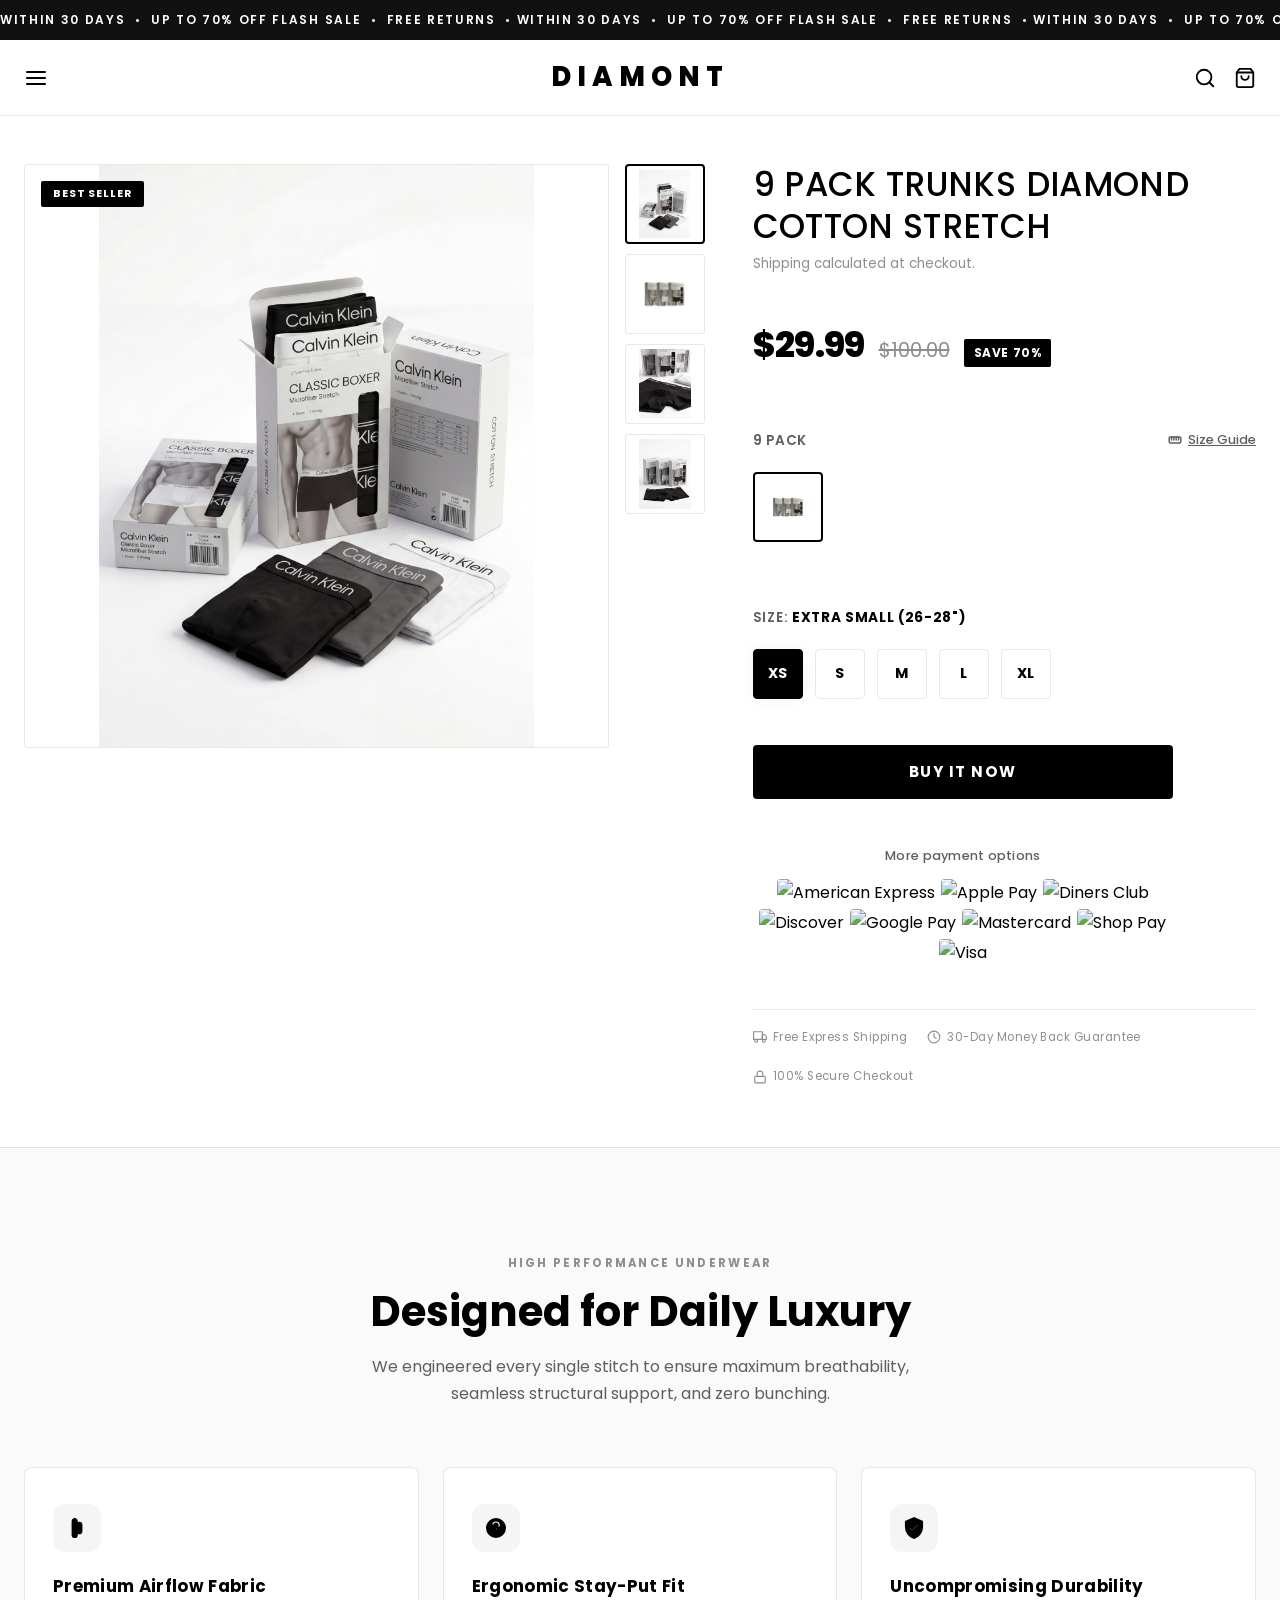
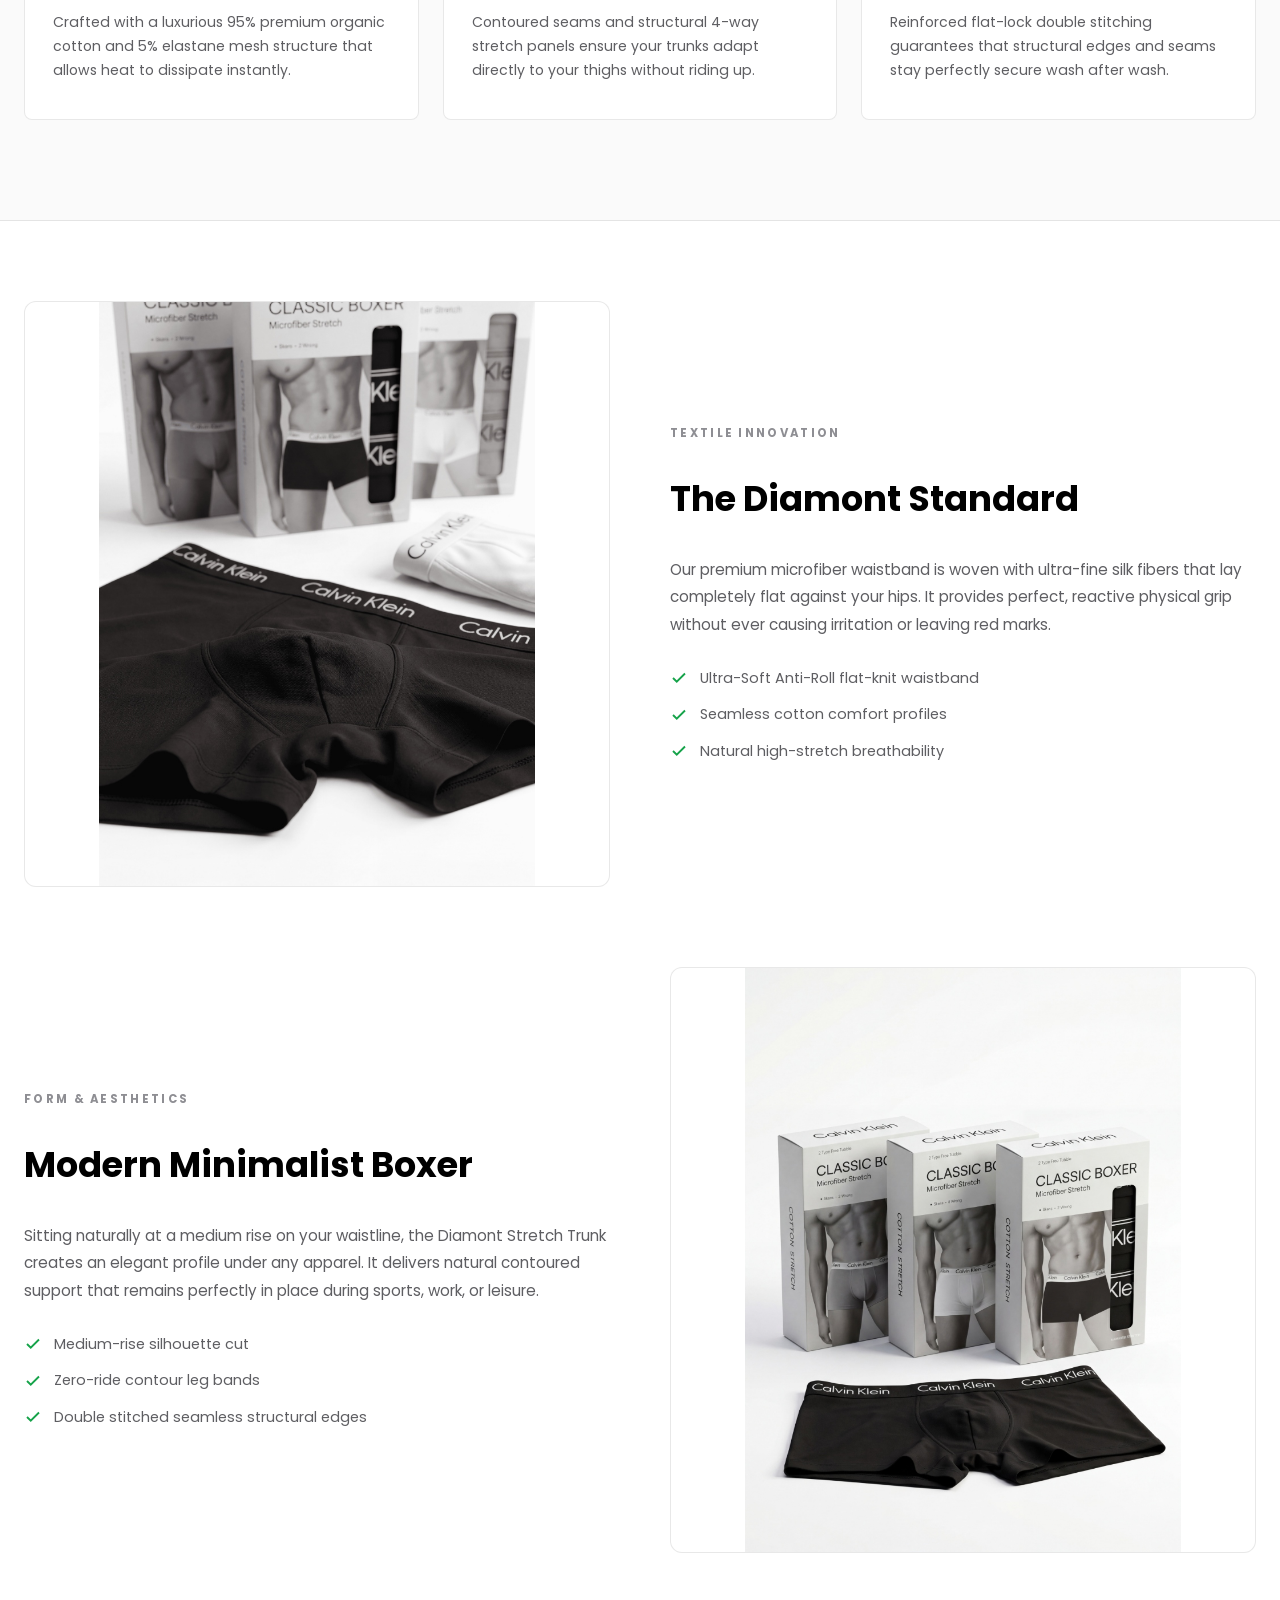
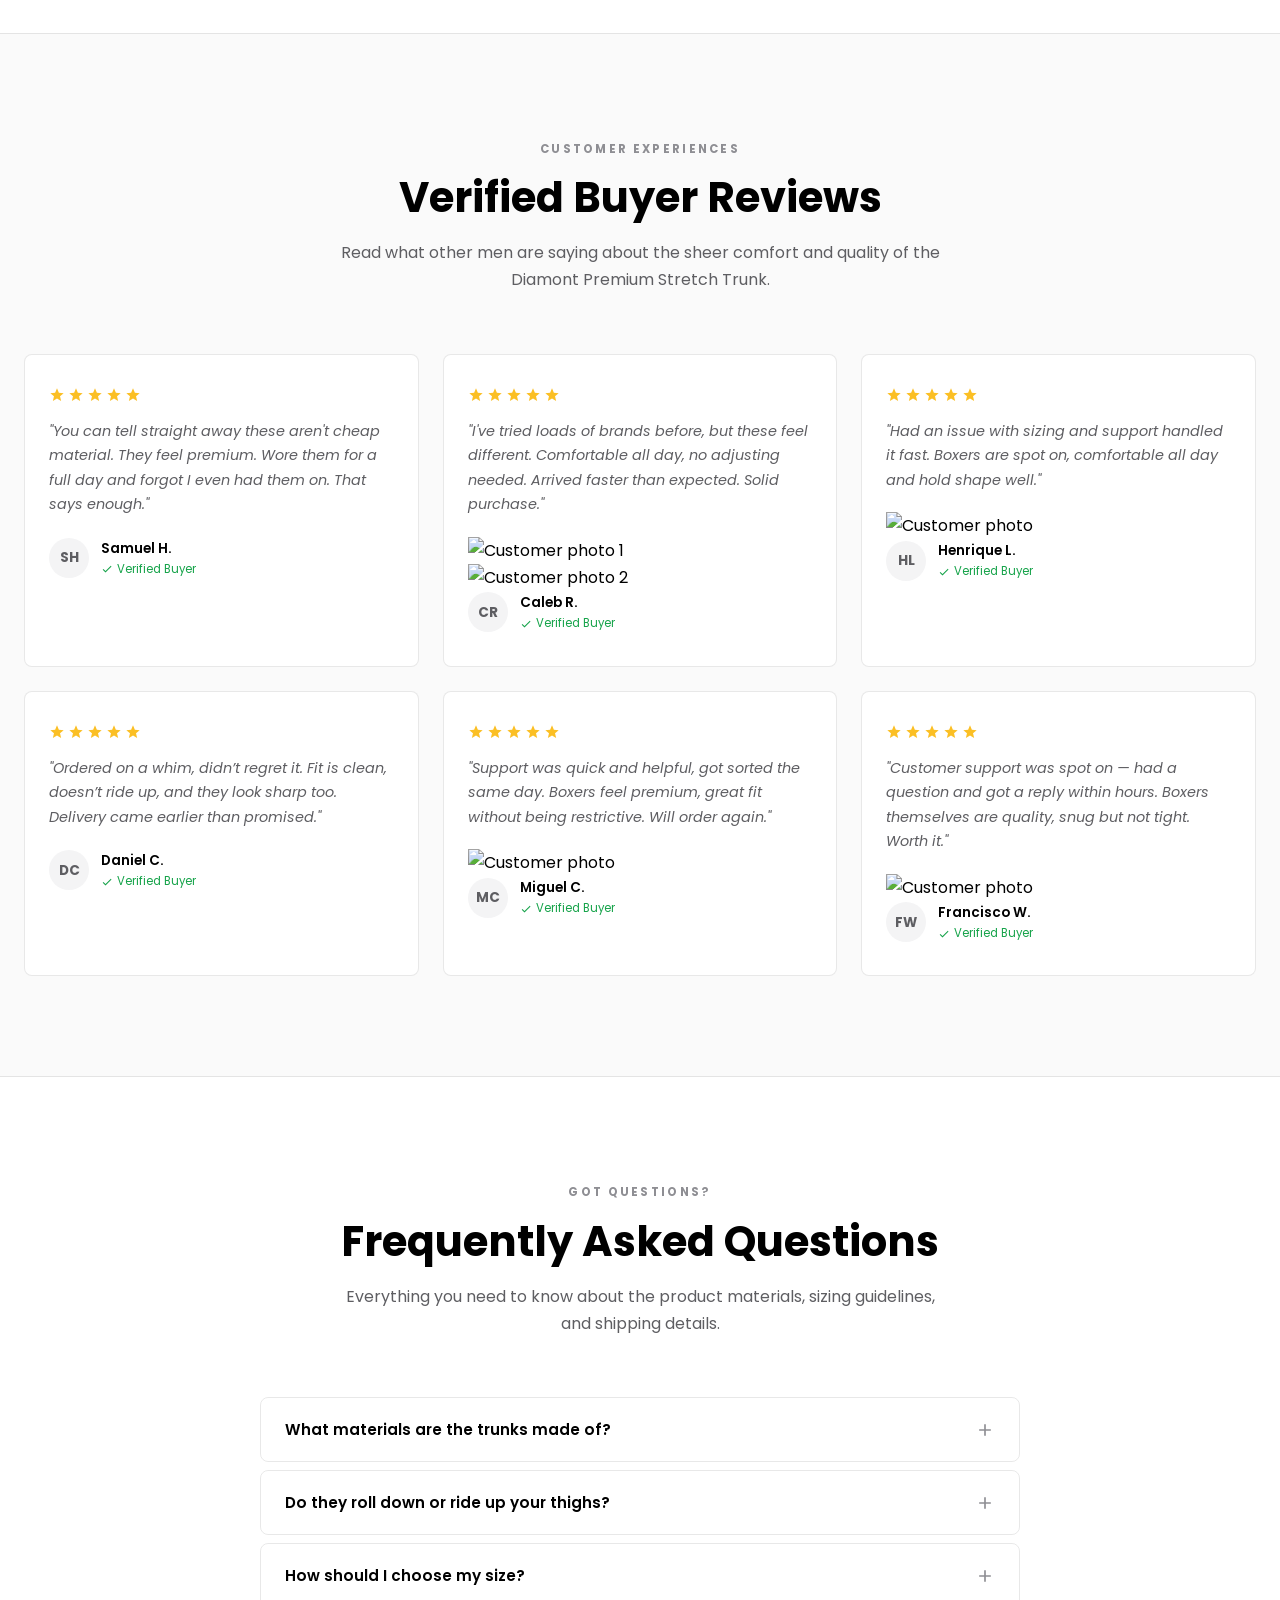
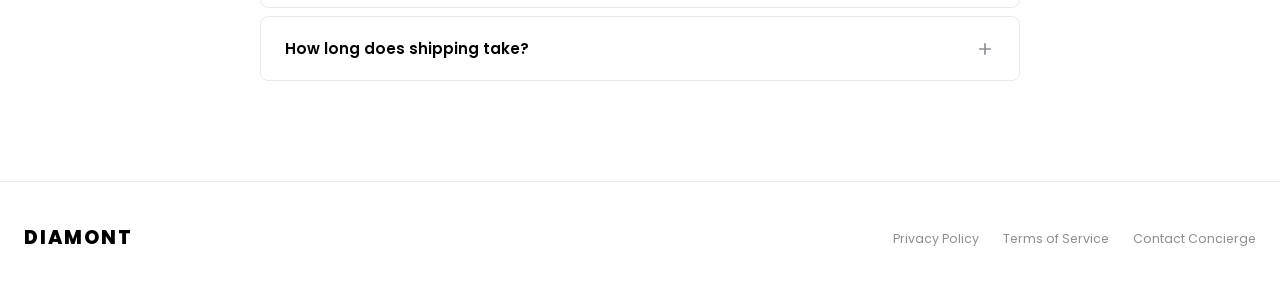
==== commit 4897cb48: "Add files via upload" ====
--- a/index.html
+++ b/index.html
@@ -57,10 +57,10 @@
     <!-- Announcement Bar (Infinite Ticker) -->
     <div class="announcement-bar">
         <div class="ticker-track">
-            <span class="ticker-item">WITHIN 30 DAYS &nbsp;&bull;&nbsp; UP TO 61% OFF FLASH SALE &nbsp;&bull;&nbsp; FREE RETURNS &nbsp;&bull;&nbsp;</span>
-            <span class="ticker-item">WITHIN 30 DAYS &nbsp;&bull;&nbsp; UP TO 61% OFF FLASH SALE &nbsp;&bull;&nbsp; FREE RETURNS &nbsp;&bull;&nbsp;</span>
-            <span class="ticker-item">WITHIN 30 DAYS &nbsp;&bull;&nbsp; UP TO 61% OFF FLASH SALE &nbsp;&bull;&nbsp; FREE RETURNS &nbsp;&bull;&nbsp;</span>
-            <span class="ticker-item">WITHIN 30 DAYS &nbsp;&bull;&nbsp; UP TO 61% OFF FLASH SALE &nbsp;&bull;&nbsp; FREE RETURNS &nbsp;&bull;&nbsp;</span>
+            <span class="ticker-item">WITHIN 30 DAYS &nbsp;&bull;&nbsp; UP TO 70% OFF FLASH SALE &nbsp;&bull;&nbsp; FREE RETURNS &nbsp;&bull;&nbsp;</span>
+            <span class="ticker-item">WITHIN 30 DAYS &nbsp;&bull;&nbsp; UP TO 70% OFF FLASH SALE &nbsp;&bull;&nbsp; FREE RETURNS &nbsp;&bull;&nbsp;</span>
+            <span class="ticker-item">WITHIN 30 DAYS &nbsp;&bull;&nbsp; UP TO 70% OFF FLASH SALE &nbsp;&bull;&nbsp; FREE RETURNS &nbsp;&bull;&nbsp;</span>
+            <span class="ticker-item">WITHIN 30 DAYS &nbsp;&bull;&nbsp; UP TO 70% OFF FLASH SALE &nbsp;&bull;&nbsp; FREE RETURNS &nbsp;&bull;&nbsp;</span>
         </div>
     </div>
 
@@ -85,17 +85,6 @@
 
             <!-- Right: Search + Cart Icons (decorative) -->
             <div class="nav-right">
-                <!-- Globe Language Selector -->
-                <span class="nav-icon globe-icon" aria-hidden="true" style="display: inline-flex; align-items: center; gap: 4px; margin-right: 8px;">
-                    <svg xmlns="http://www.w3.org/2000/svg" width="20" height="20" viewBox="0 0 24 24" fill="none" stroke="currentColor" stroke-width="2" stroke-linecap="round" stroke-linejoin="round">
-                        <circle cx="12" cy="12" r="10"></circle>
-                        <line x1="2" y1="12" x2="22" y2="12"></line>
-                        <path d="M12 2a15.3 15.3 0 0 1 4 10 15.3 15.3 0 0 1-4 10 15.3 15.3 0 0 1-4-10 15.3 15.3 0 0 1 4-10z"></path>
-                    </svg>
-                    <svg xmlns="http://www.w3.org/2000/svg" width="10" height="10" viewBox="0 0 24 24" fill="none" stroke="currentColor" stroke-width="3" stroke-linecap="round" stroke-linejoin="round">
-                        <polyline points="6 9 12 15 18 9"></polyline>
-                    </svg>
-                </span>
                 <span class="nav-icon" aria-hidden="true">
                     <svg xmlns="http://www.w3.org/2000/svg" width="22" height="22" viewBox="0 0 24 24" fill="none" stroke="currentColor" stroke-width="2" stroke-linecap="round" stroke-linejoin="round">
                         <circle cx="11" cy="11" r="8"></circle>
@@ -108,7 +97,6 @@
                         <line x1="3" y1="6" x2="21" y2="6"></line>
                         <path d="M16 10a4 4 0 0 1-8 0"></path>
                     </svg>
-                    <span class="cart-badge" style="position: absolute; top: -5px; right: -7px; background: #000000; color: #ffffff; font-size: 0.65rem; font-weight: 700; width: 15px; height: 15px; border-radius: 50%; display: flex; align-items: center; justify-content: center; border: 1.5px solid #ffffff;">3</span>
                 </span>
             </div>
         </div>
@@ -154,10 +142,10 @@
             </div>
             
             <div class="pricing-block" style="margin-bottom: 8px;">
-                <span class="price-current" style="font-size: 2.2rem;">$39.00</span>
+                <span class="price-current" style="font-size: 2.2rem;">$29.99</span>
                 <span class="price-original" style="font-size: 1.25rem;">$100.00</span>
                 <span class="price-save" style="background: #000000; color: #ffffff; border-radius: 2px; padding: 4px 10px; font-weight: 700;">
-                    SAVE 61%
+                    SAVE 70%
                 </span>
             </div>
 
@@ -199,15 +187,6 @@
             </div>
 
             <!-- Quantity Selector Box -->
-            <div class="quantity-container">
-                <span class="quantity-label">Quantity</span>
-                <div class="quantity-selector">
-                    <button type="button" class="qty-btn" id="qty-minus">&minus;</button>
-                    <input type="text" class="qty-input" id="qty-val" value="1" readonly>
-                    <button type="button" class="qty-btn" id="qty-plus">&plus;</button>
-                </div>
-            </div>
-
             <!-- Purchase CTAs -->
             <div class="cta-group" style="gap: 16px;">
                 <a href="https://whop.com/easy-food-revenues/9-pack-stretch/" class="btn-primary" target="_blank" rel="noopener noreferrer" style="height: 54px; font-size: 0.95rem;">
@@ -646,9 +625,7 @@
                 <a href="#">Terms of Service</a>
                 <a href="#">Contact Concierge</a>
             </div>
-            <div class="footer-copy">
-                &copy; 2026 Diamont. All rights reserved. Silent luxury, uncompromising quality.
-            </div>
+
         </div>
     </footer>
 
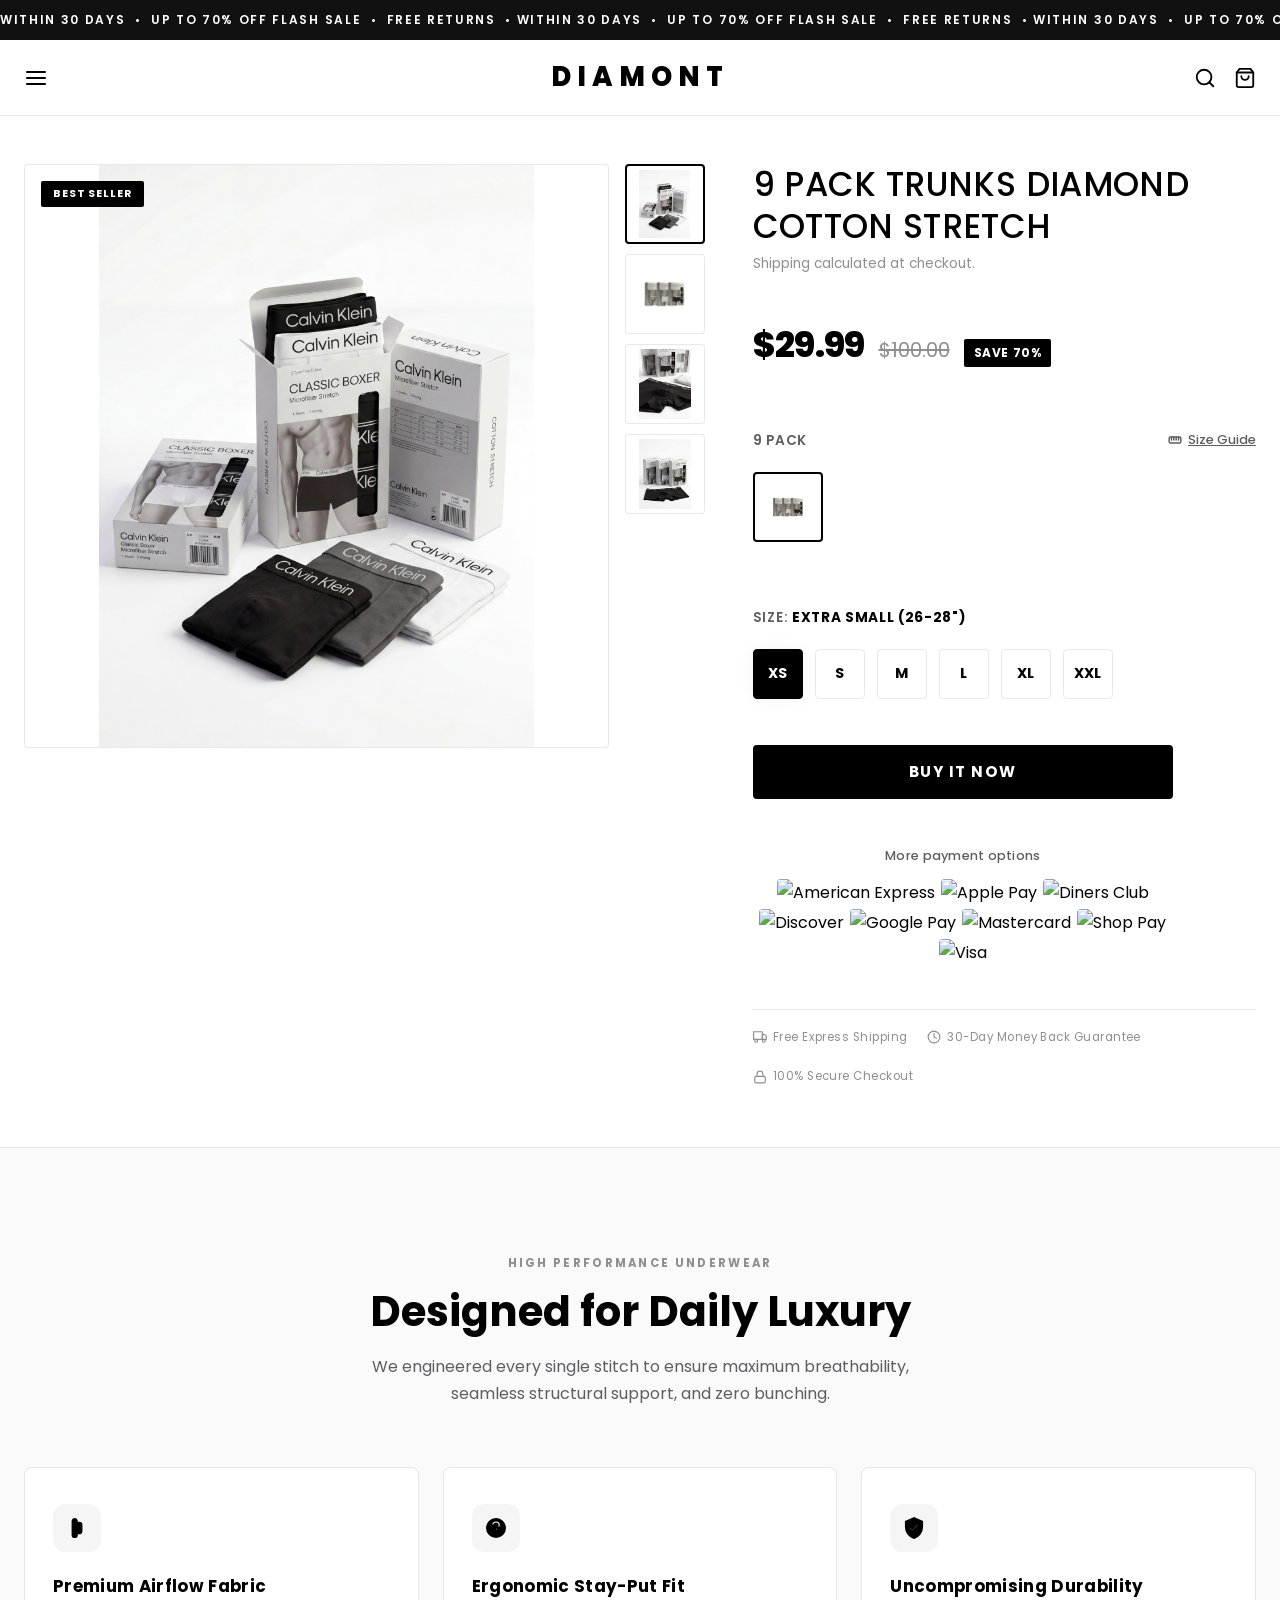
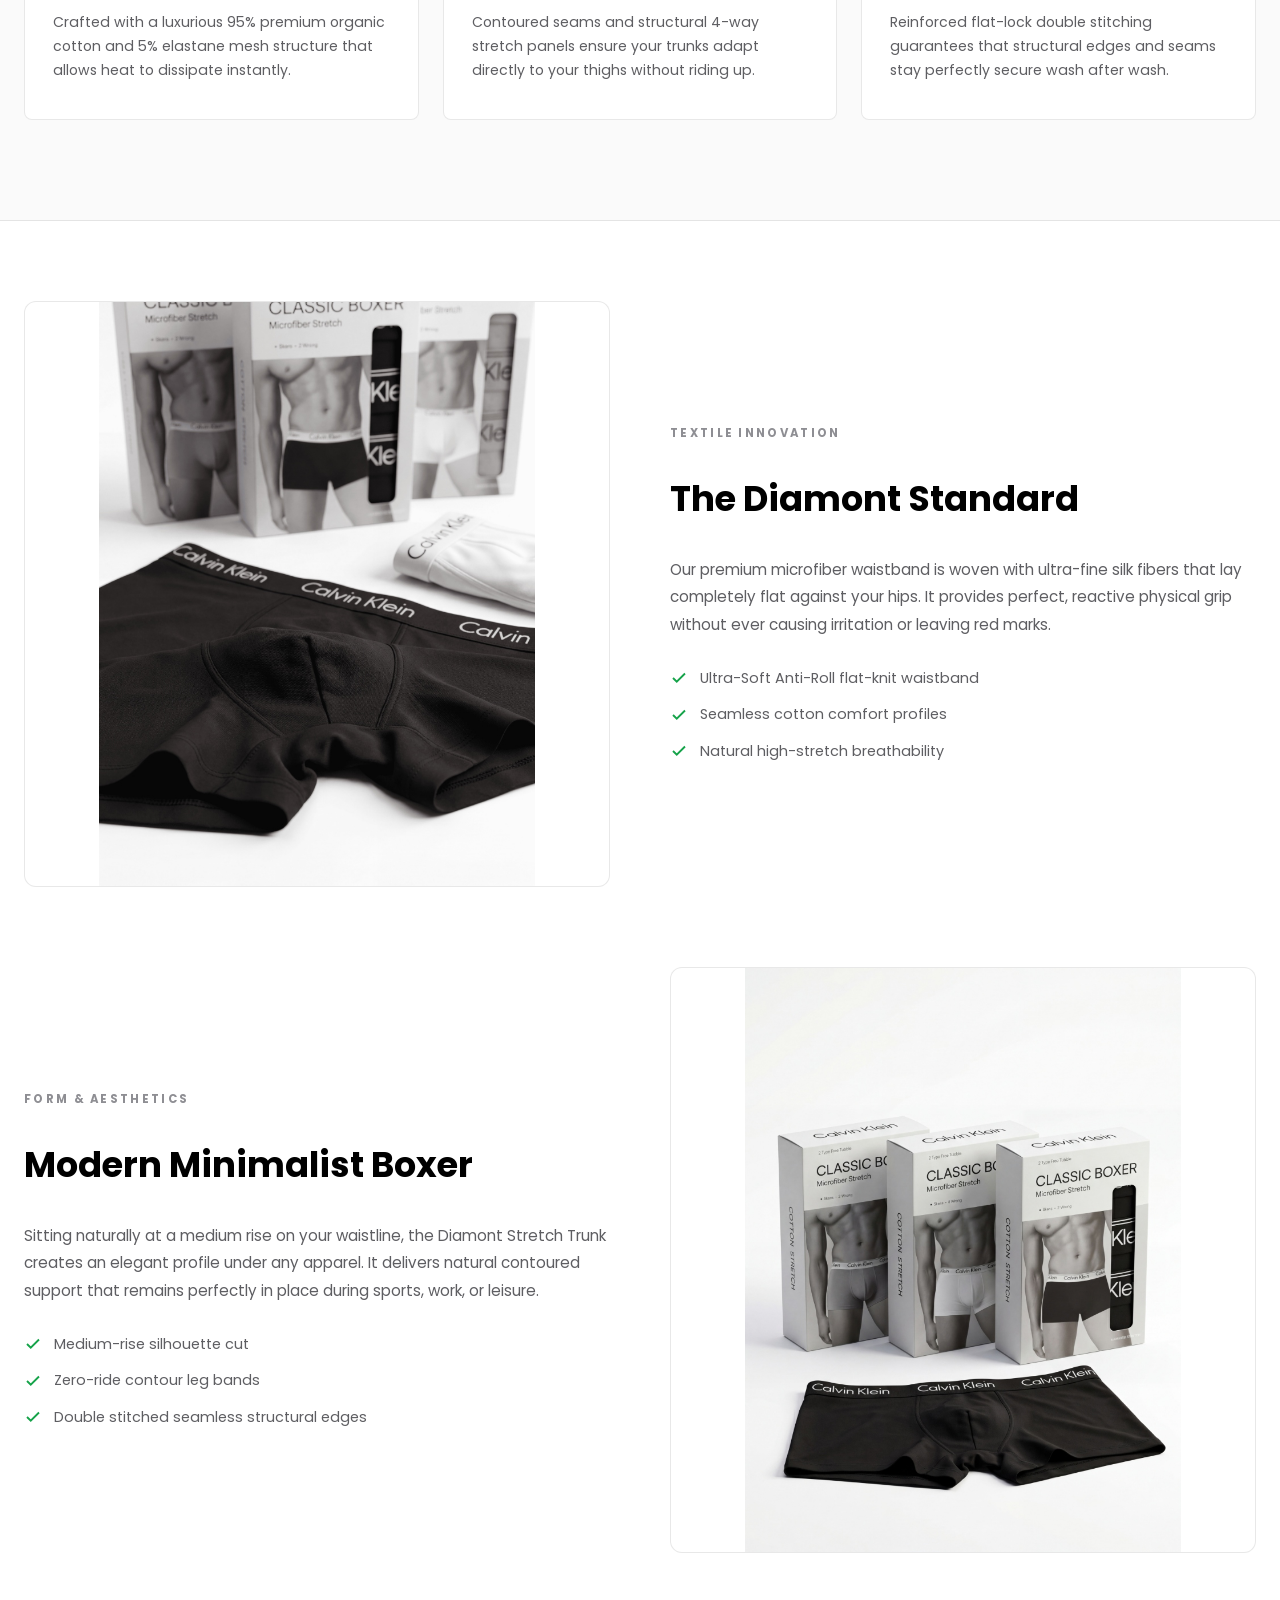
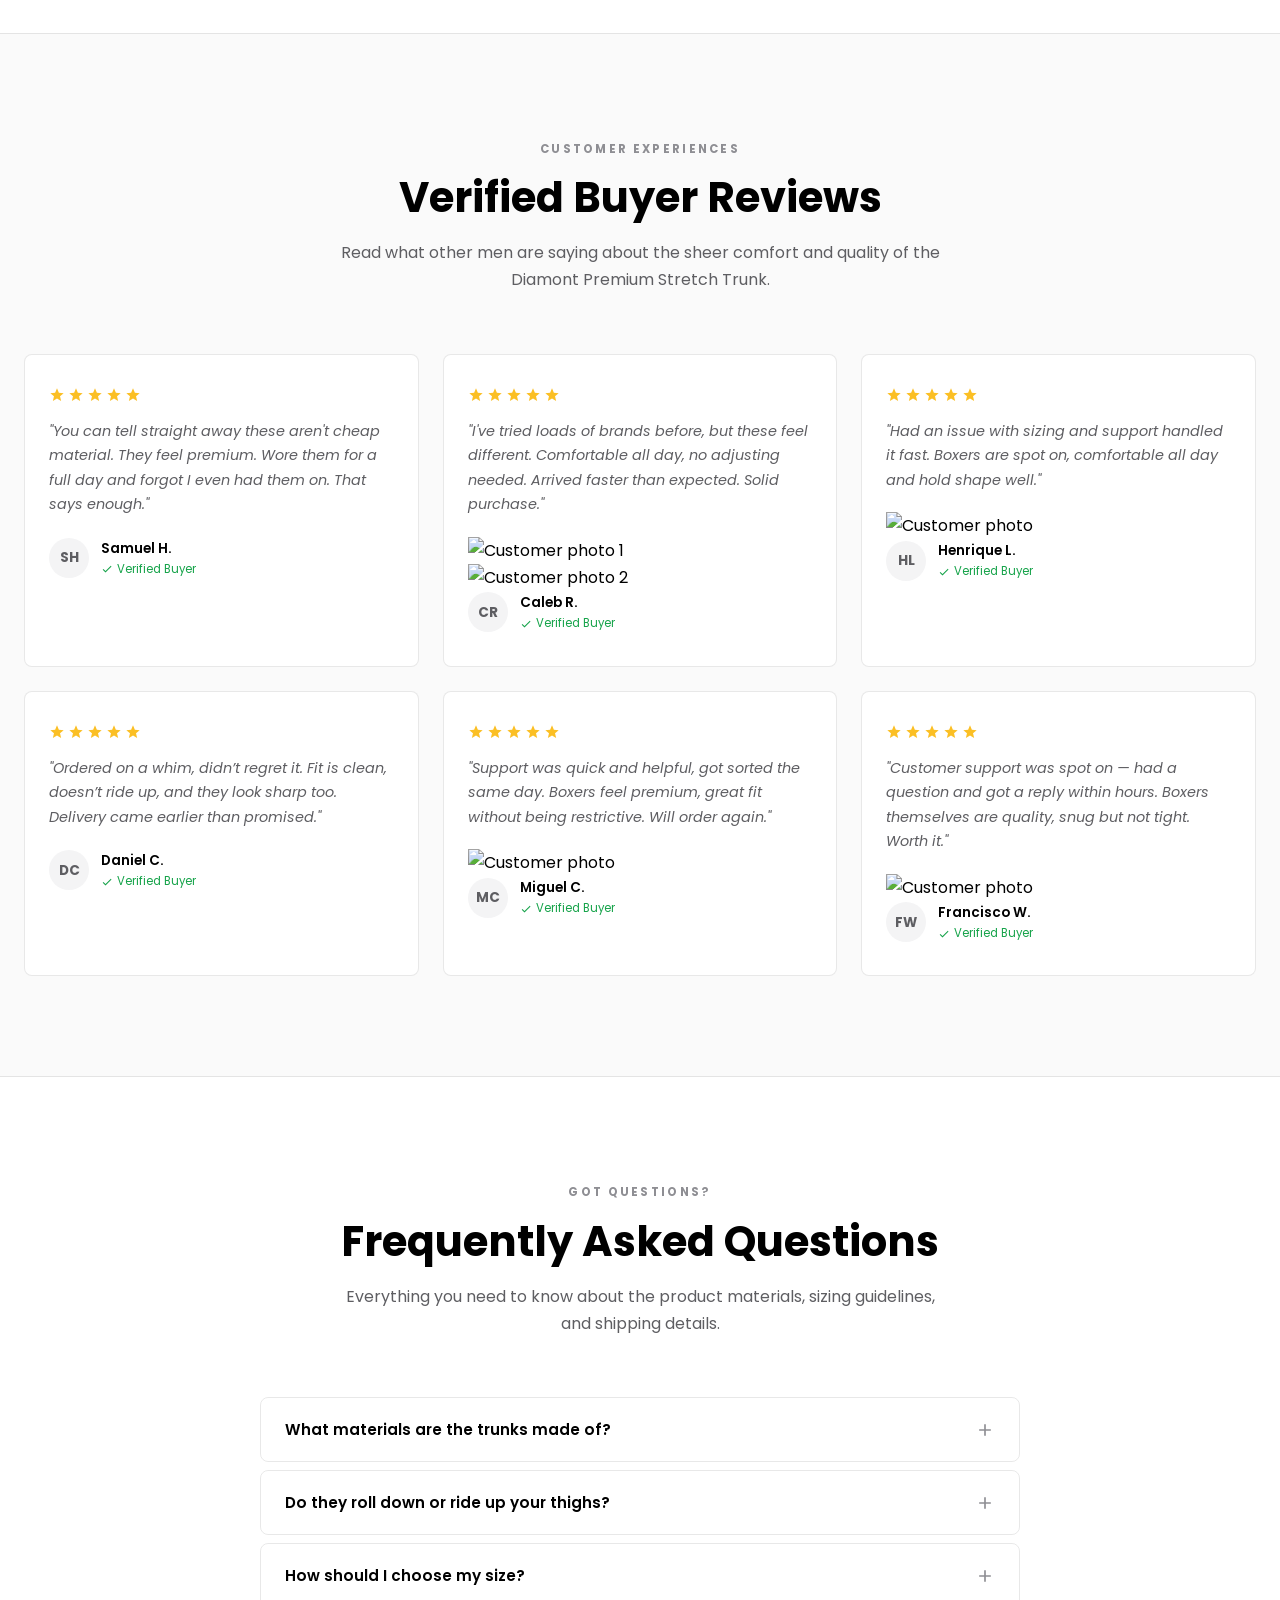
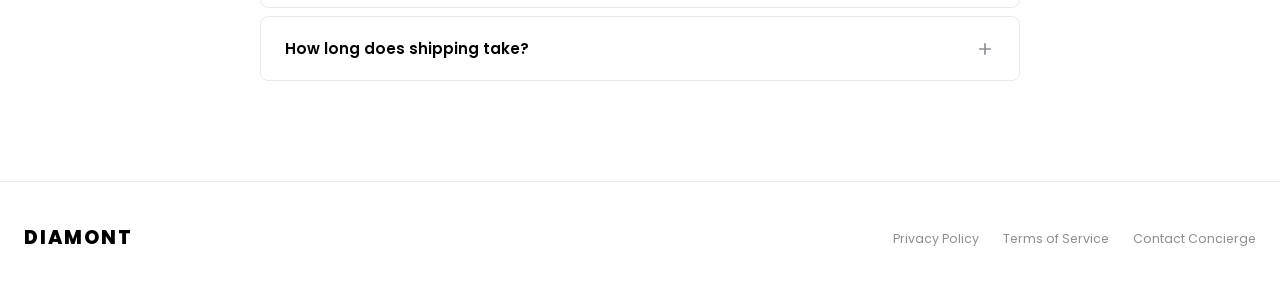
==== commit 130cc881: "Add files via upload" ====
--- a/index.html
+++ b/index.html
@@ -178,18 +178,18 @@
                     <span class="size-selector-title">SIZE: <strong id="selected-size">Extra Small (26-28")</strong></span>
                 </div>
                 <div class="size-selector-grid">
-                    <button type="button" class="size-btn active" data-size-name="Extra Small (26-28&quot;)">XS</button>
-                    <button type="button" class="size-btn" data-size-name="Small (28-30&quot;)">S</button>
-                    <button type="button" class="size-btn" data-size-name="Medium (32-34&quot;)">M</button>
-                    <button type="button" class="size-btn" data-size-name="Large (36-38&quot;)">L</button>
-                    <button type="button" class="size-btn" data-size-name="X-Large (40-42&quot;)">XL</button>
-                </div>
-            </div>
-
-            <!-- Quantity Selector Box -->
+                    <button type="button" class="size-btn active" data-size-name="Extra Small (26-28&quot;)" data-checkout-url="https://whop.com/checkout/plan_GKCqi9cub20QK">XS</button>
+                    <button type="button" class="size-btn" data-size-name="Small (28-30&quot;)" data-checkout-url="https://whop.com/checkout/plan_MTOjr6OyHSpbP">S</button>
+                    <button type="button" class="size-btn" data-size-name="Medium (32-34&quot;)" data-checkout-url="https://whop.com/checkout/plan_ddPRuNWJkyy0w">M</button>
+                    <button type="button" class="size-btn" data-size-name="Large (36-38&quot;)" data-checkout-url="https://whop.com/checkout/plan_sWuqcWky50YoJ">L</button>
+                    <button type="button" class="size-btn" data-size-name="X-Large (40-42&quot;)" data-checkout-url="https://whop.com/checkout/plan_ah0VyirzppzPN">XL</button>
+                    <button type="button" class="size-btn" data-size-name="XX-Large (44-46&quot;)" data-checkout-url="https://whop.com/checkout/plan_LNZKemcfdLcjw">XXL</button>
+                </div>
+            </div>
+
             <!-- Purchase CTAs -->
             <div class="cta-group" style="gap: 16px;">
-                <a href="https://whop.com/easy-food-revenues/9-pack-stretch/" class="btn-primary" target="_blank" rel="noopener noreferrer" style="height: 54px; font-size: 0.95rem;">
+                <a href="https://whop.com/checkout/plan_GKCqi9cub20QK" class="btn-primary" id="buy-now-btn" target="_blank" rel="noopener noreferrer" style="height: 54px; font-size: 0.95rem;">
                     BUY IT NOW
                 </a>
             </div>
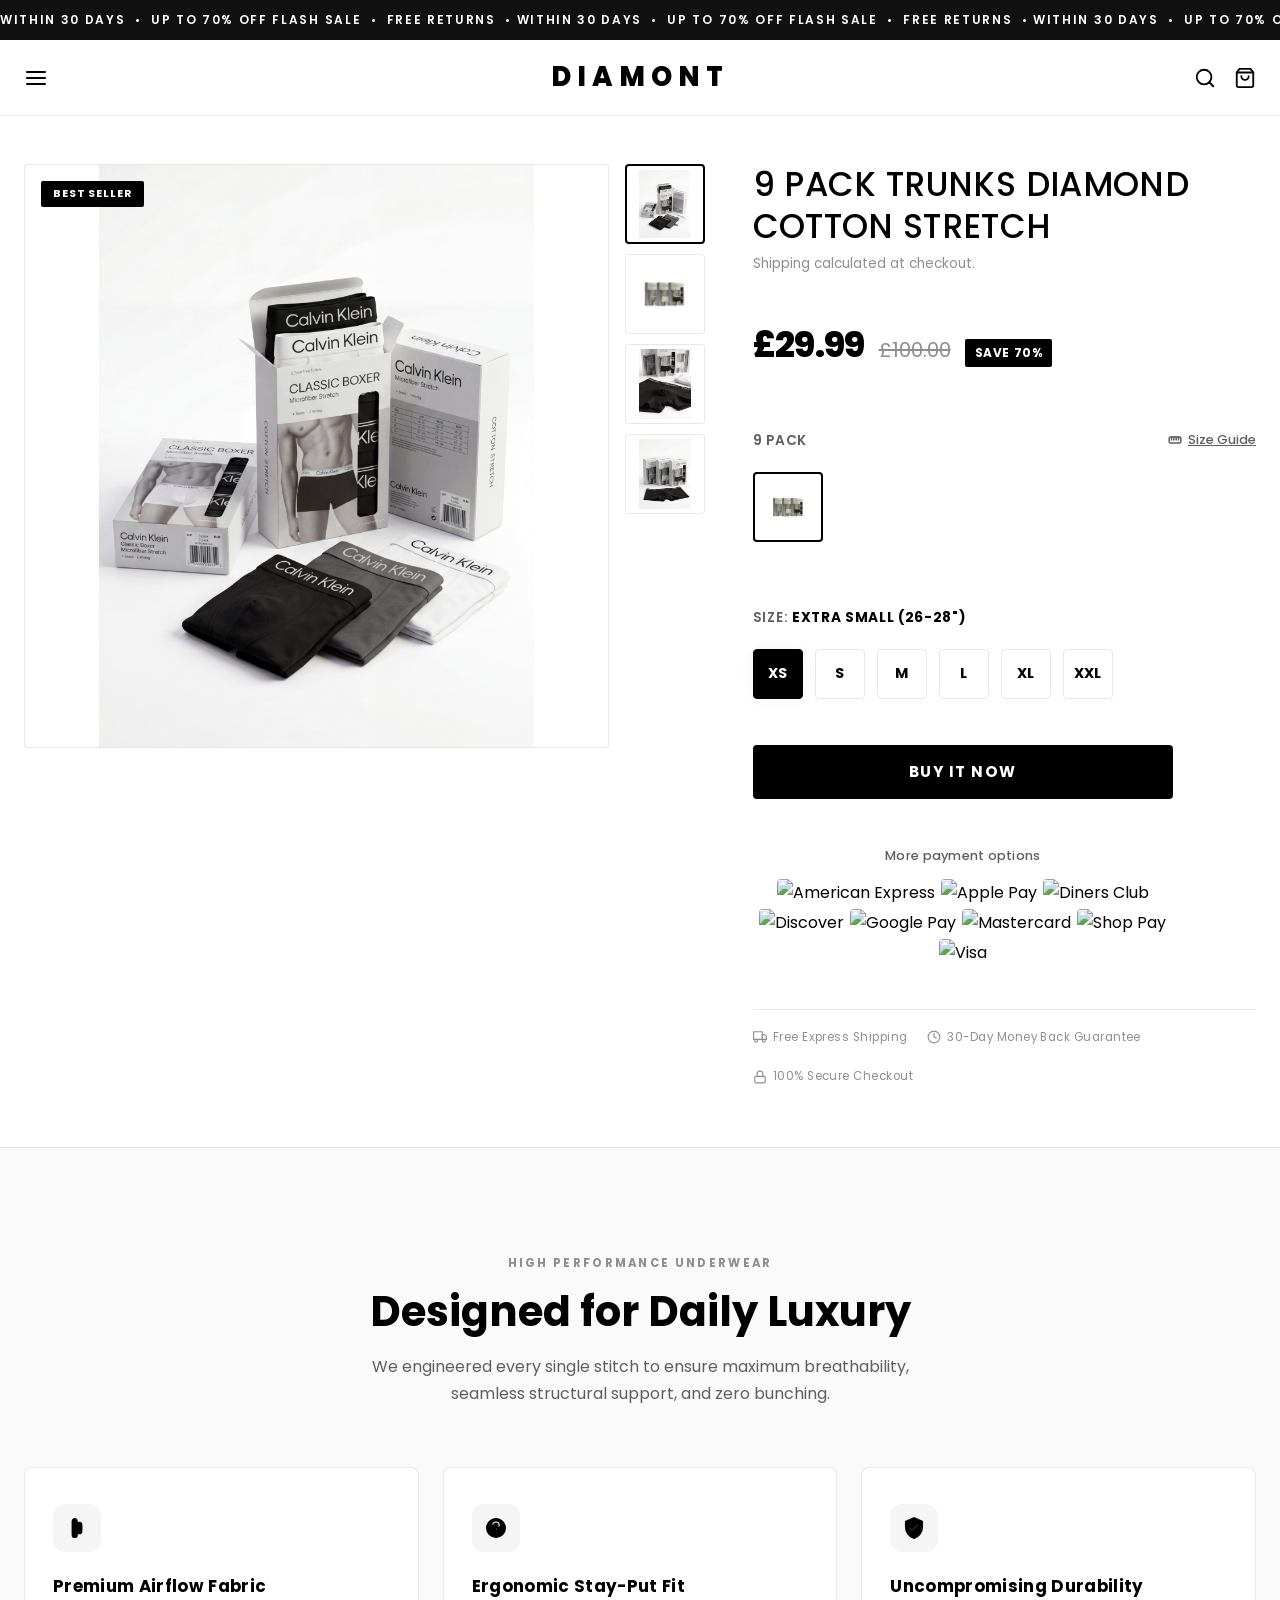
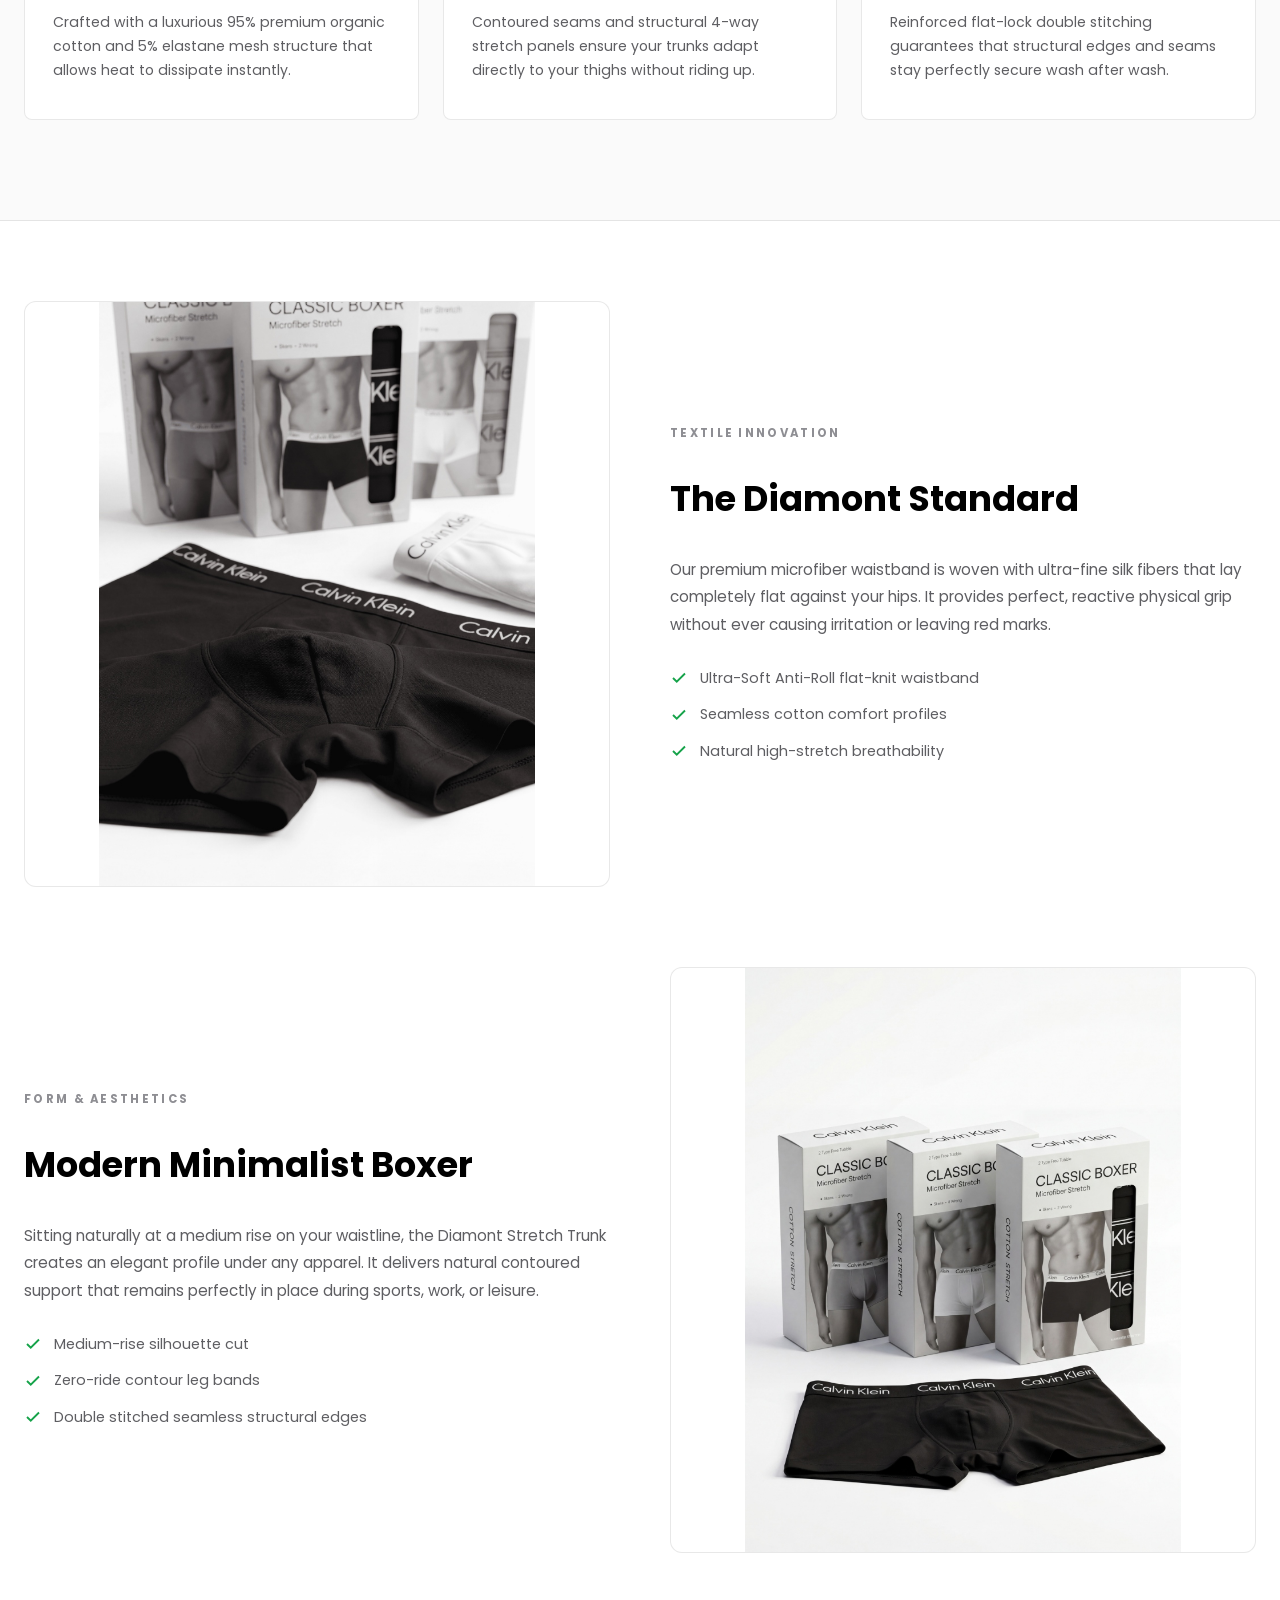
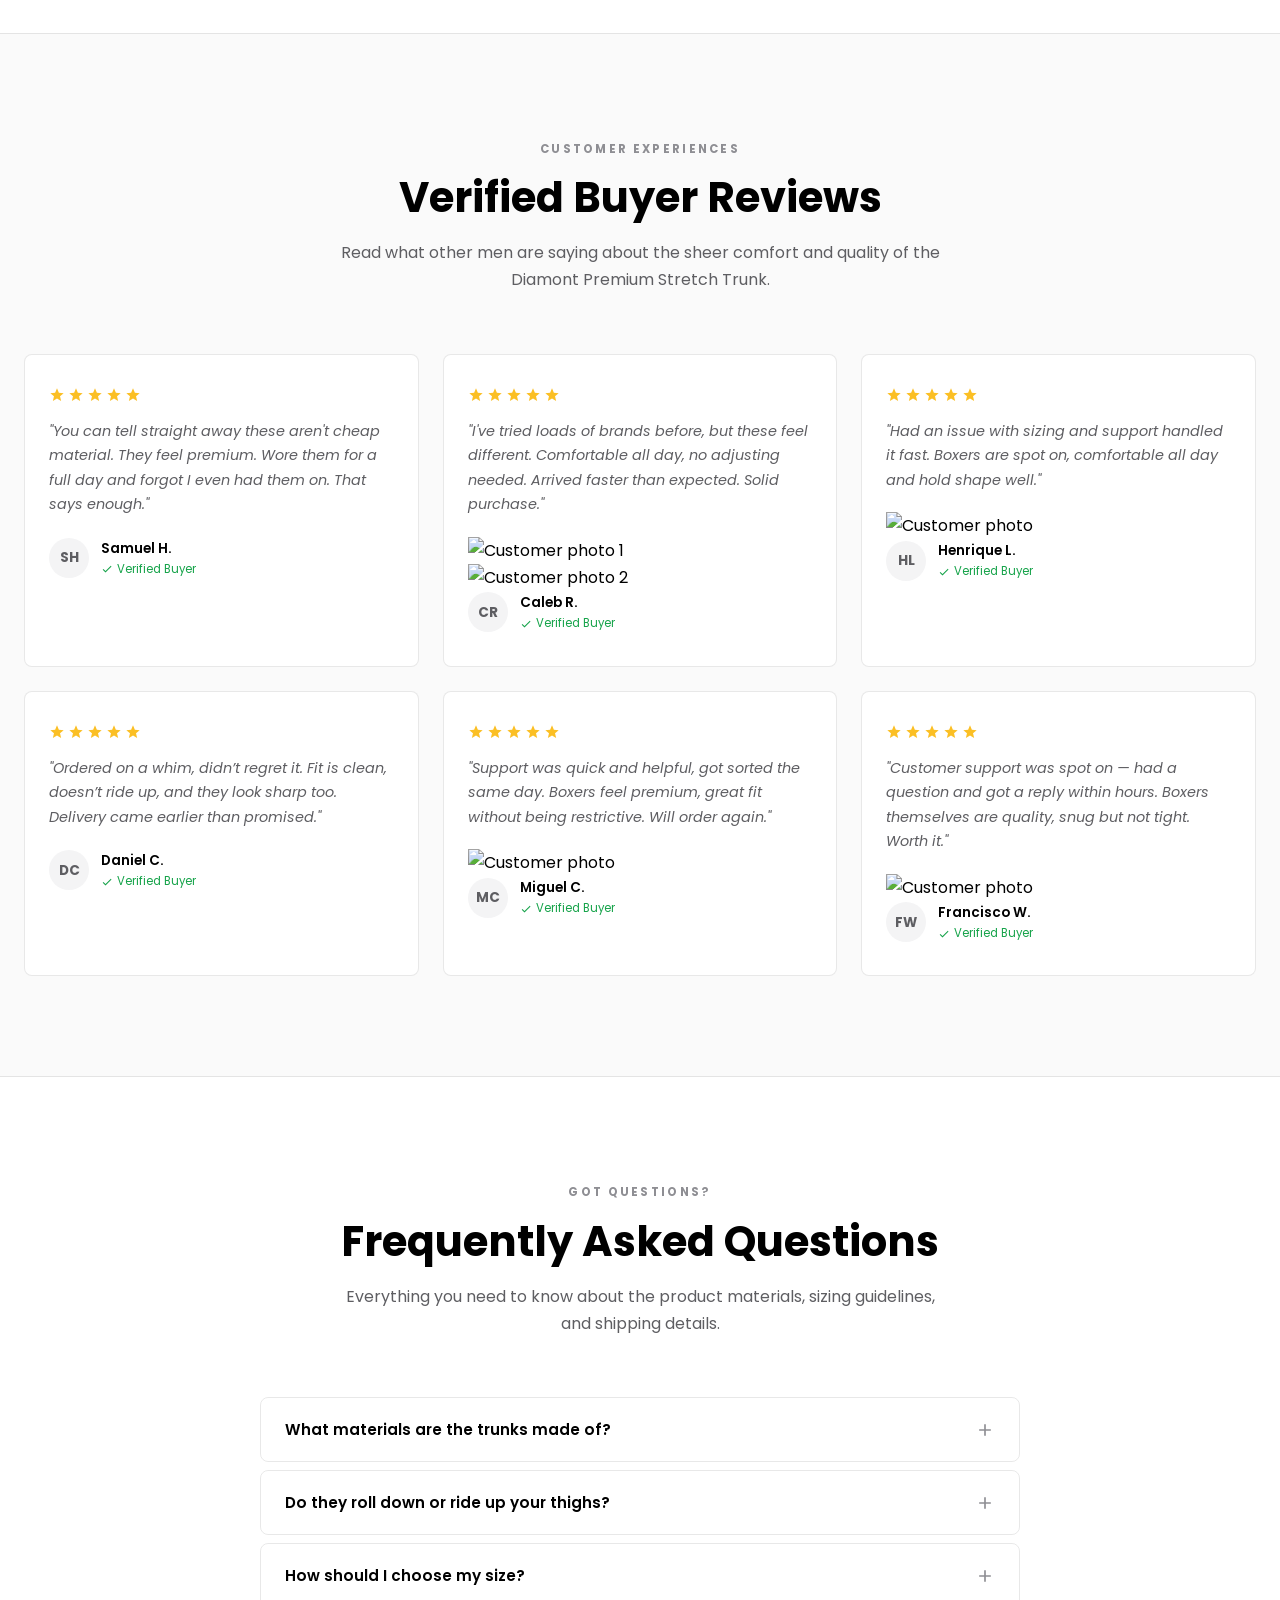
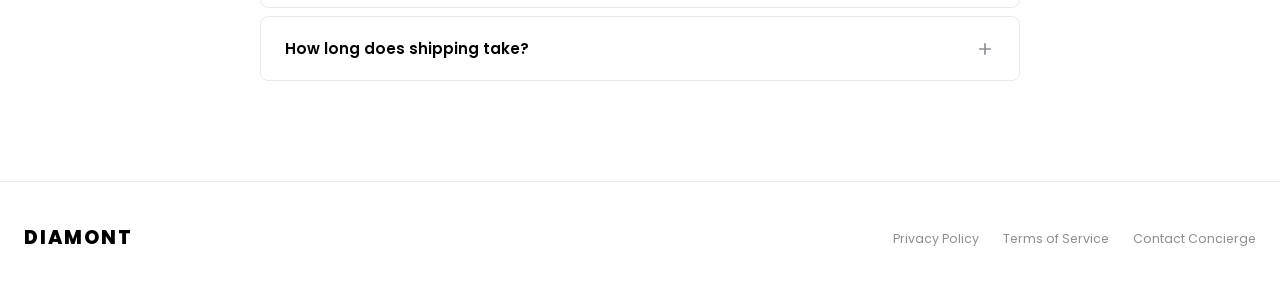
==== commit cc4c7314: "update currency to GBP / £" ====
--- a/index.html
+++ b/index.html
@@ -142,8 +142,8 @@
             </div>
             
             <div class="pricing-block" style="margin-bottom: 8px;">
-                <span class="price-current" style="font-size: 2.2rem;">$29.99</span>
-                <span class="price-original" style="font-size: 1.25rem;">$100.00</span>
+                <span class="price-current" style="font-size: 2.2rem;">£29.99</span>
+                <span class="price-original" style="font-size: 1.25rem;">£100.00</span>
                 <span class="price-save" style="background: #000000; color: #ffffff; border-radius: 2px; padding: 4px 10px; font-weight: 700;">
                     SAVE 70%
                 </span>
@@ -189,7 +189,7 @@
 
             <!-- Purchase CTAs -->
             <div class="cta-group" style="gap: 16px;">
-                <a href="https://whop.com/checkout/plan_GKCqi9cub20QK" class="btn-primary" id="buy-now-btn" target="_blank" rel="noopener noreferrer" style="height: 54px; font-size: 0.95rem;">
+                <a href="checkout.html?plan=plan_GKCqi9cub20QK&size=XS&product=9 PACK TRUNKS DIAMOND COTTON STRETCH&price=29.99" class="btn-primary" id="buy-now-btn" rel="noopener noreferrer" style="height: 54px; font-size: 0.95rem;">
                     BUY IT NOW
                 </a>
             </div>
